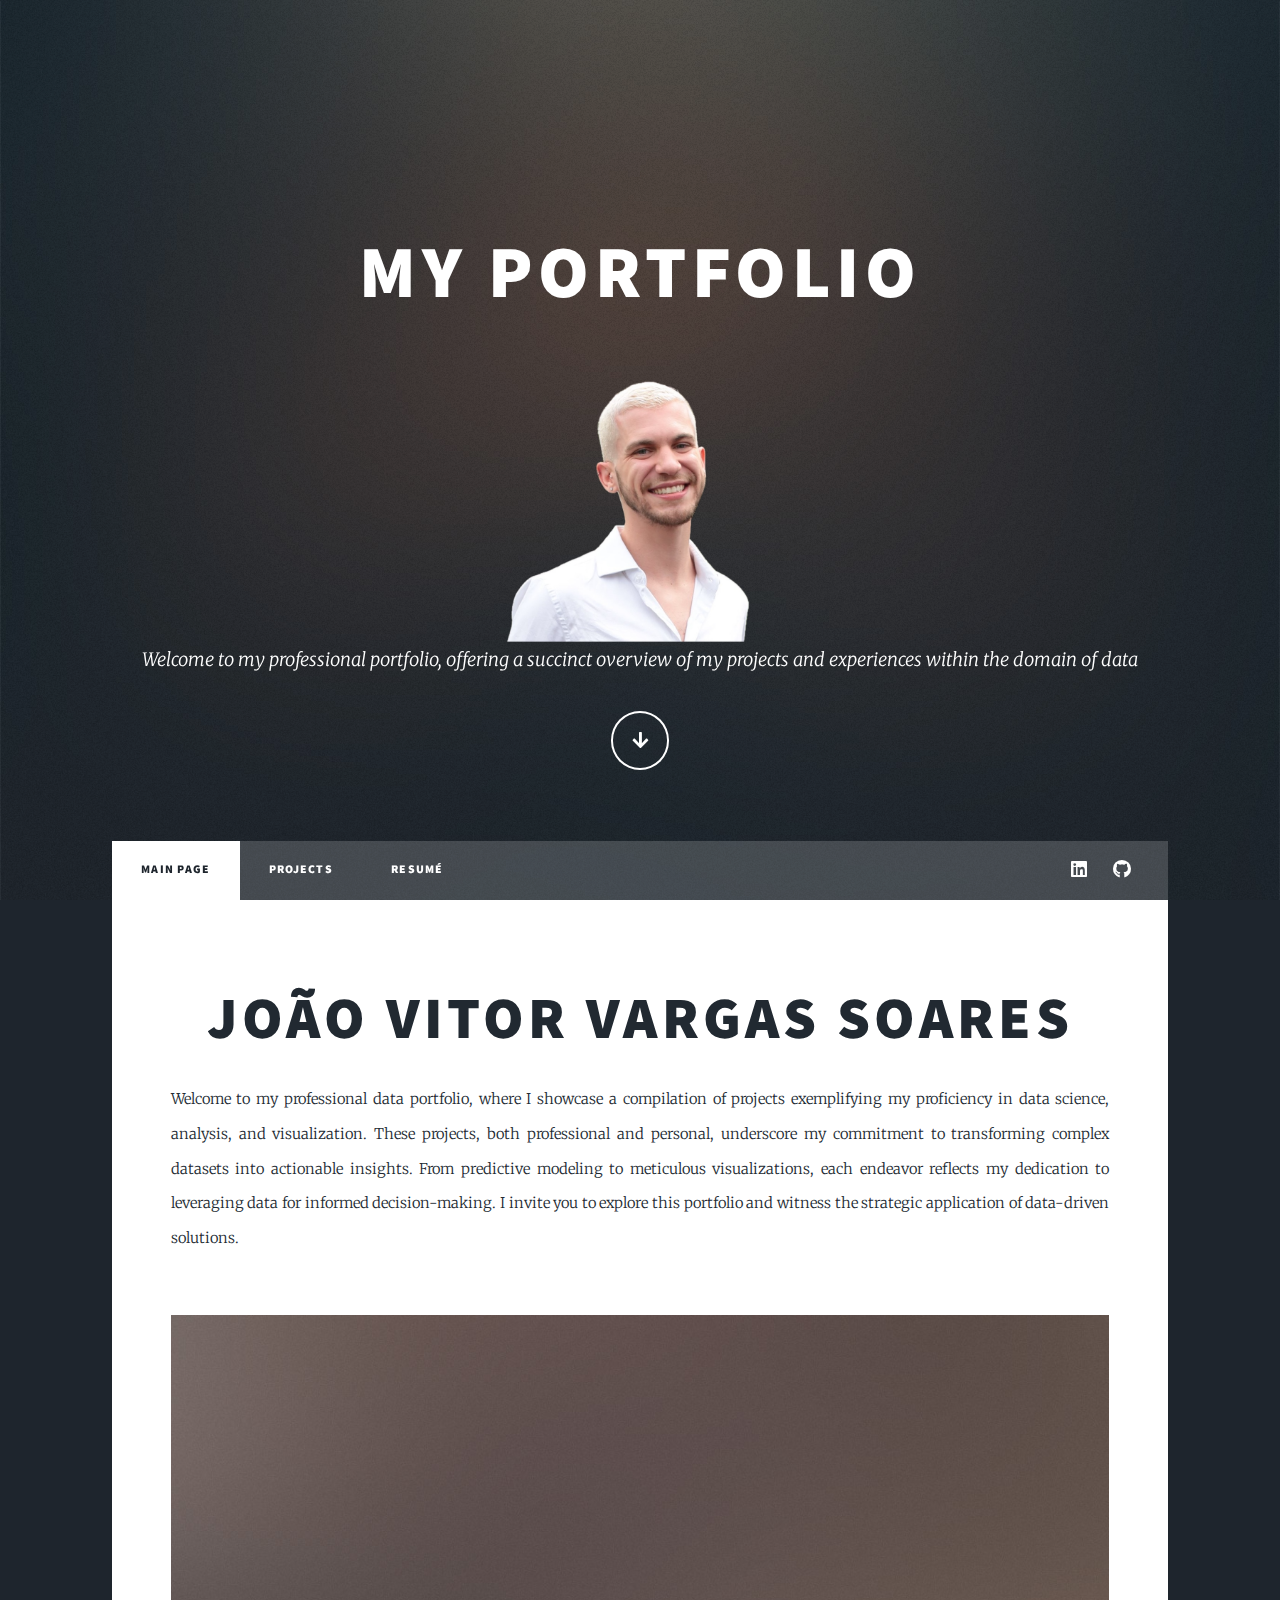
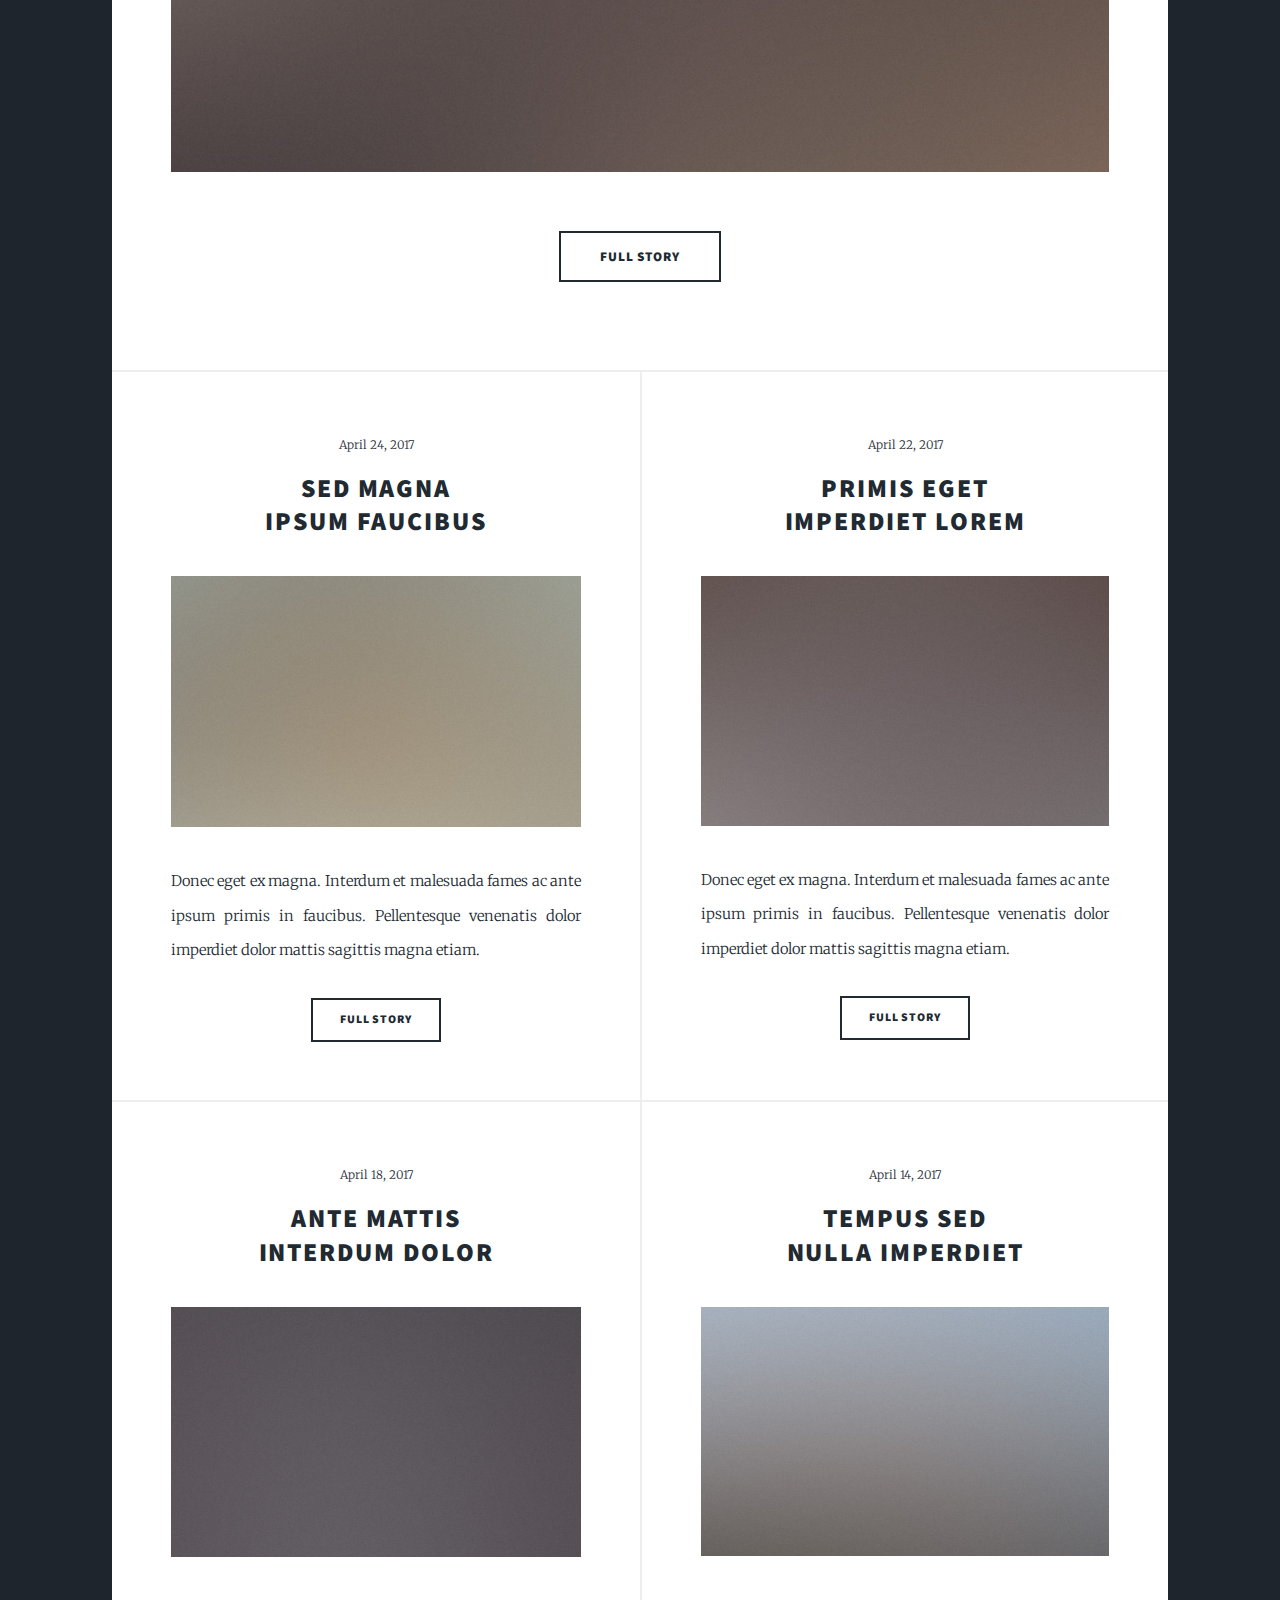
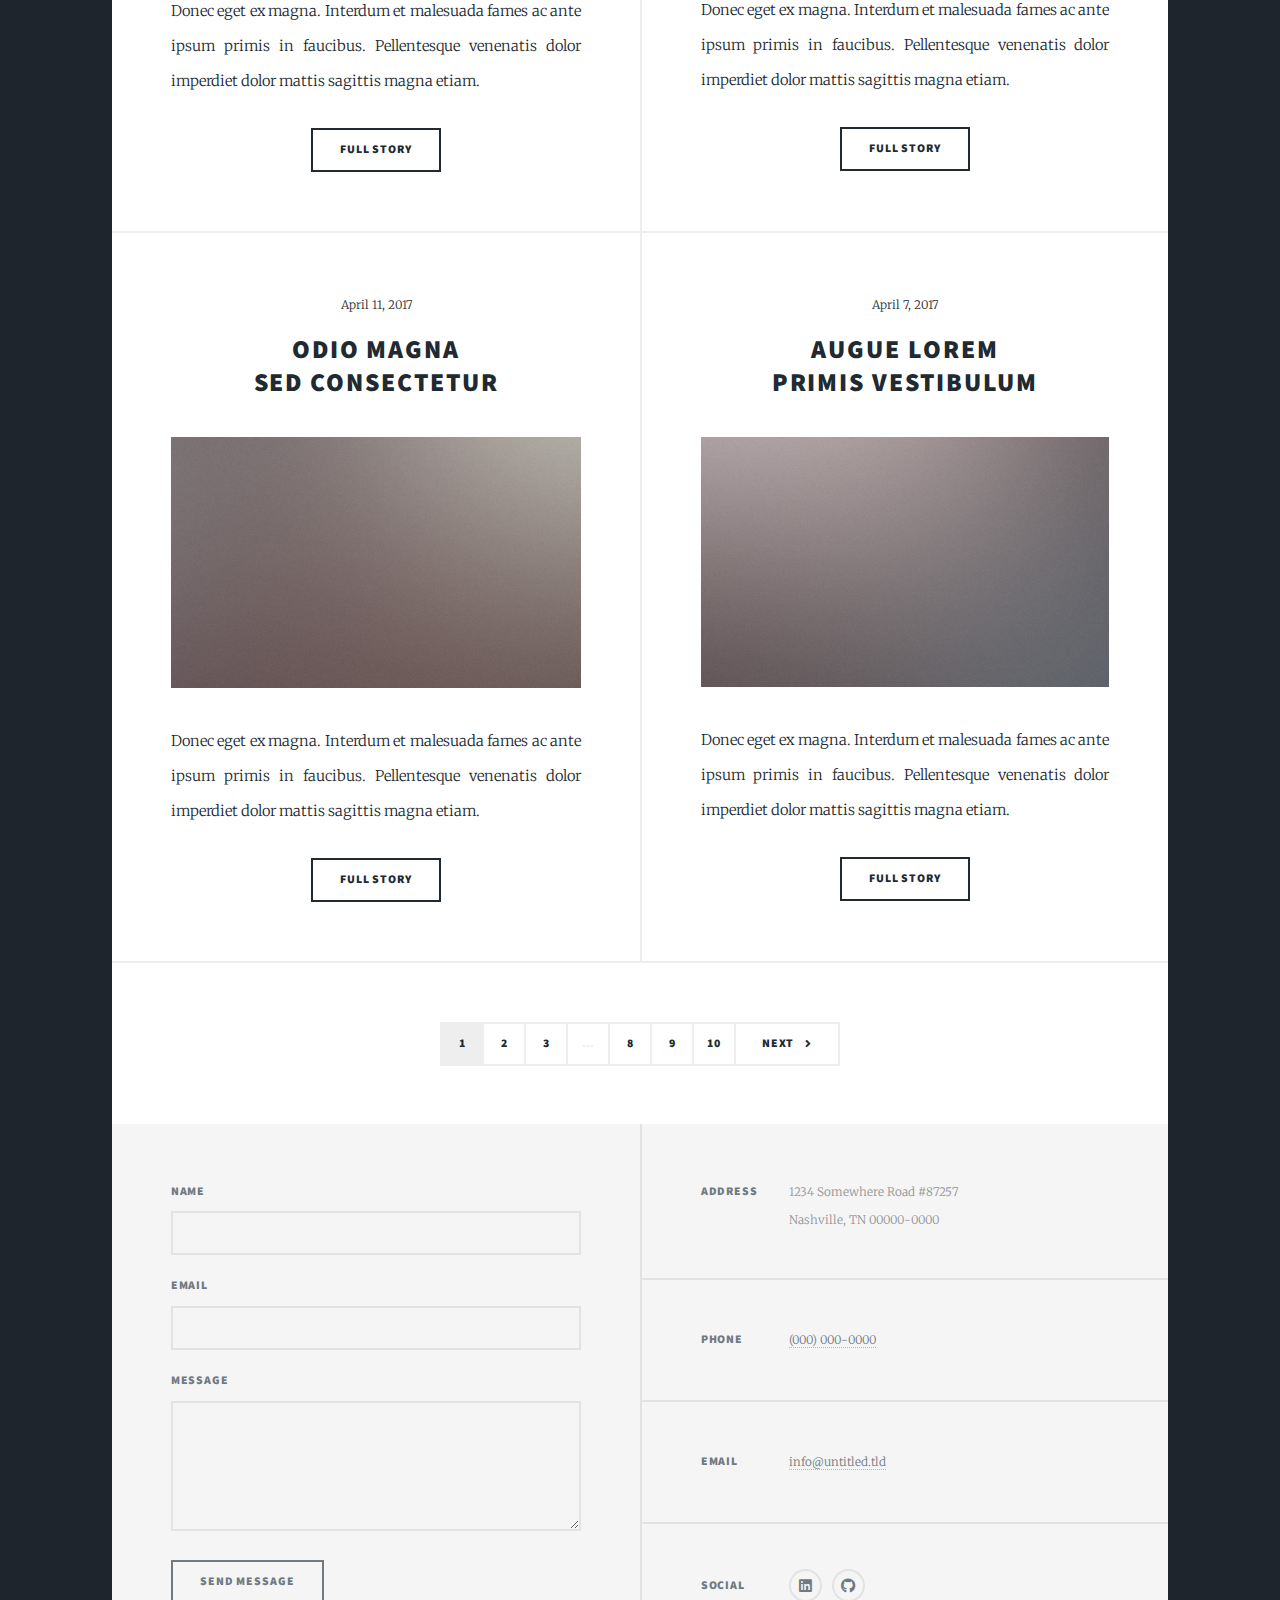
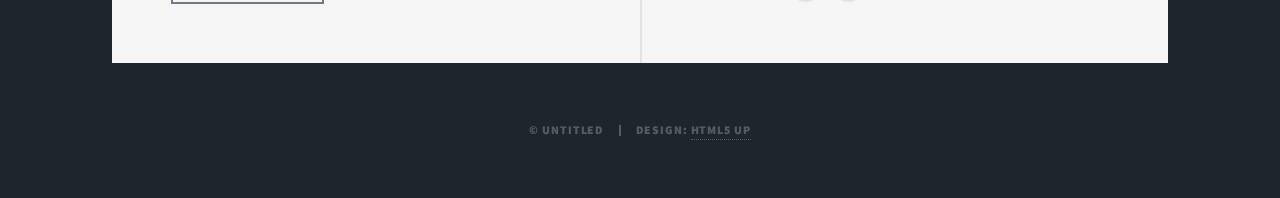
==== index.html @ 27ffd99c "Profile picture added" ====
<!DOCTYPE HTML>
<html>
	<head>
		<title>Portfolio</title>
		<meta charset="utf-8" />
		<meta name="viewport" content="width=device-width, initial-scale=1, user-scalable=no" />
		<link rel="stylesheet" href="assets/css/main.css" />
		<noscript><link rel="stylesheet" href="assets/css/noscript.css" /></noscript>
	</head>
	<body class="is-preload">

		<!-- Wrapper -->
			<div id="wrapper" class="fade-in">

				<!-- Intro -->
					<div id="intro">
						<h1>My Portfolio</h1>
						<a href="#main" class="image profile intro"><img src="images/profile-picture.png" alt="" width="300"></a>
						<p>Welcome to my professional portfolio, offering a succinct overview of my projects and experiences within the domain of data</p>
						<ul class="actions">
							<li><a href="#header" class="button icon solid solo fa-arrow-down scrolly">Continue</a></li>
						</ul>
					</div>

				<!-- Header -->
					<header id="header">
						<a href="index.html" class="logo">Massively</a>
					</header>

				<!-- Nav -->
					<nav id="nav">
						<ul class="links">
							<li class="active"><a href="index.html">Main Page</a></li>
							<li><a href="generic.html">Projects</a></li>
							<li><a href="elements.html">Resumé</a></li>
						</ul>
						<ul class="icons">
							<li><a href="https://www.linkedin.com/in/joaovargass/" class="icon brands fa-linkedin"><span class="label">LinkedIn</span></a></li>
							<li><a href="https://github.com/joaovargass" class="icon brands fa-github"><span class="label">GitHub</span></a></li>
						</ul>
					</nav>

				<!-- Main -->
					<div id="main">

						<!-- Featured Post -->
							<article class="post featured">
								<header class="major">
									<h2><a href="#">João Vitor Vargas Soares</h2>
									<p>Welcome to my professional data portfolio, where I showcase a compilation of projects exemplifying
										 my proficiency in data science, analysis, and visualization. These projects, both professional and personal,
										  underscore my commitment to transforming complex datasets into actionable insights. From predictive modeling 
										  to meticulous visualizations, each endeavor reflects my dedication to leveraging data for informed decision-making.
										   I invite you to explore this portfolio and witness the strategic application of data-driven solutions.</p>
								</header>
								<a href="#" class="image main"><img src="images/pic01.jpg" alt="" /></a>
								<ul class="actions special">
									<li><a href="#" class="button large">Full Story</a></li>
								</ul>
							</article>

						<!-- Posts -->
							<section class="posts">
								<article>
									<header>
										<span class="date">April 24, 2017</span>
										<h2><a href="#">Sed magna<br />
										ipsum faucibus</a></h2>
									</header>
									<a href="#" class="image fit"><img src="images/pic02.jpg" alt="" /></a>
									<p>Donec eget ex magna. Interdum et malesuada fames ac ante ipsum primis in faucibus. Pellentesque venenatis dolor imperdiet dolor mattis sagittis magna etiam.</p>
									<ul class="actions special">
										<li><a href="#" class="button">Full Story</a></li>
									</ul>
								</article>
								<article>
									<header>
										<span class="date">April 22, 2017</span>
										<h2><a href="#">Primis eget<br />
										imperdiet lorem</a></h2>
									</header>
									<a href="#" class="image fit"><img src="images/pic03.jpg" alt="" /></a>
									<p>Donec eget ex magna. Interdum et malesuada fames ac ante ipsum primis in faucibus. Pellentesque venenatis dolor imperdiet dolor mattis sagittis magna etiam.</p>
									<ul class="actions special">
										<li><a href="#" class="button">Full Story</a></li>
									</ul>
								</article>
								<article>
									<header>
										<span class="date">April 18, 2017</span>
										<h2><a href="#">Ante mattis<br />
										interdum dolor</a></h2>
									</header>
									<a href="#" class="image fit"><img src="images/pic04.jpg" alt="" /></a>
									<p>Donec eget ex magna. Interdum et malesuada fames ac ante ipsum primis in faucibus. Pellentesque venenatis dolor imperdiet dolor mattis sagittis magna etiam.</p>
									<ul class="actions special">
										<li><a href="#" class="button">Full Story</a></li>
									</ul>
								</article>
								<article>
									<header>
										<span class="date">April 14, 2017</span>
										<h2><a href="#">Tempus sed<br />
										nulla imperdiet</a></h2>
									</header>
									<a href="#" class="image fit"><img src="images/pic05.jpg" alt="" /></a>
									<p>Donec eget ex magna. Interdum et malesuada fames ac ante ipsum primis in faucibus. Pellentesque venenatis dolor imperdiet dolor mattis sagittis magna etiam.</p>
									<ul class="actions special">
										<li><a href="#" class="button">Full Story</a></li>
									</ul>
								</article>
								<article>
									<header>
										<span class="date">April 11, 2017</span>
										<h2><a href="#">Odio magna<br />
										sed consectetur</a></h2>
									</header>
									<a href="#" class="image fit"><img src="images/pic06.jpg" alt="" /></a>
									<p>Donec eget ex magna. Interdum et malesuada fames ac ante ipsum primis in faucibus. Pellentesque venenatis dolor imperdiet dolor mattis sagittis magna etiam.</p>
									<ul class="actions special">
										<li><a href="#" class="button">Full Story</a></li>
									</ul>
								</article>
								<article>
									<header>
										<span class="date">April 7, 2017</span>
										<h2><a href="#">Augue lorem<br />
										primis vestibulum</a></h2>
									</header>
									<a href="#" class="image fit"><img src="images/pic07.jpg" alt="" /></a>
									<p>Donec eget ex magna. Interdum et malesuada fames ac ante ipsum primis in faucibus. Pellentesque venenatis dolor imperdiet dolor mattis sagittis magna etiam.</p>
									<ul class="actions special">
										<li><a href="#" class="button">Full Story</a></li>
									</ul>
								</article>
							</section>

						<!-- Footer -->
							<footer>
								<div class="pagination">
									<!--<a href="#" class="previous">Prev</a>-->
									<a href="#" class="page active">1</a>
									<a href="#" class="page">2</a>
									<a href="#" class="page">3</a>
									<span class="extra">&hellip;</span>
									<a href="#" class="page">8</a>
									<a href="#" class="page">9</a>
									<a href="#" class="page">10</a>
									<a href="#" class="next">Next</a>
								</div>
							</footer>

					</div>

				<!-- Footer -->
					<footer id="footer">
						<section>
							<form method="post" action="#">
								<div class="fields">
									<div class="field">
										<label for="name">Name</label>
										<input type="text" name="name" id="name" />
									</div>
									<div class="field">
										<label for="email">Email</label>
										<input type="text" name="email" id="email" />
									</div>
									<div class="field">
										<label for="message">Message</label>
										<textarea name="message" id="message" rows="3"></textarea>
									</div>
								</div>
								<ul class="actions">
									<li><input type="submit" value="Send Message" /></li>
								</ul>
							</form>
						</section>
						<section class="split contact">
							<section class="alt">
								<h3>Address</h3>
								<p>1234 Somewhere Road #87257<br />
								Nashville, TN 00000-0000</p>
							</section>
							<section>
								<h3>Phone</h3>
								<p><a href="#">(000) 000-0000</a></p>
							</section>
							<section>
								<h3>Email</h3>
								<p><a href="#">info@untitled.tld</a></p>
							</section>
							<section>
								<h3>Social</h3>
								<ul class="icons alt">
									<li><a href="https://www.linkedin.com/in/joaovargass/" class="icon brands fa-linkedin"><span class="label">LinkedIn</span></a></li>
									<li><a href="https://github.com/joaovargass" class="icon brands fa-github"><span class="label">GitHub</span></a></li>
								</ul>
							</section>
						</section>
					</footer>

				<!-- Copyright -->
					<div id="copyright">
						<ul><li>&copy; Untitled</li><li>Design: <a href="https://html5up.net">HTML5 UP</a></li></ul>
					</div>

			</div>

		<!-- Scripts -->
			<script src="assets/js/jquery.min.js"></script>
			<script src="assets/js/jquery.scrollex.min.js"></script>
			<script src="assets/js/jquery.scrolly.min.js"></script>
			<script src="assets/js/browser.min.js"></script>
			<script src="assets/js/breakpoints.min.js"></script>
			<script src="assets/js/util.js"></script>
			<script src="assets/js/main.js"></script>

	</body>
</html>
---- assets/css/main.css ----
@import url(fontawesome-all.min.css);
@import url("https://fonts.googleapis.com/css?family=Merriweather:300,700,300italic,700italic|Source+Sans+Pro:900");

/*
	Massively by HTML5 UP
	html5up.net | @ajlkn
	Free for personal and commercial use under the CCA 3.0 license (html5up.net/license)
*/

html, body, div, span, applet, object,
iframe, h1, h2, h3, h4, h5, h6, p, blockquote,
pre, a, abbr, acronym, address, big, cite,
code, del, dfn, em, img, ins, kbd, q, s, samp,
small, strike, strong, sub, sup, tt, var, b,
u, i, center, dl, dt, dd, ol, ul, li, fieldset,
form, label, legend, table, caption, tbody,
tfoot, thead, tr, th, td, article, aside,
canvas, details, embed, figure, figcaption,
footer, header, hgroup, menu, nav, output, ruby,
section, summary, time, mark, audio, video {
	margin: 0;
	padding: 0;
	border: 0;
	font-size: 100%;
	font: inherit;
	vertical-align: baseline;}

article, aside, details, figcaption, figure,
footer, header, hgroup, menu, nav, section {
	display: block;}

body {
	line-height: 1;
}

ol, ul {
	list-style: none;
}

blockquote, q {
	quotes: none;
}

	blockquote:before, blockquote:after, q:before, q:after {
		content: '';
		content: none;
	}

table {
	border-collapse: collapse;
	border-spacing: 0;
}

body {
	-webkit-text-size-adjust: none;
}

mark {
	background-color: transparent;
	color: inherit;
}

input::-moz-focus-inner {
	border: 0;
	padding: 0;
}

input, select, textarea {
	-moz-appearance: none;
	-webkit-appearance: none;
	-ms-appearance: none;
	appearance: none;
}

/* Basic */

	@-ms-viewport {
		width: device-width;
	}

	body {
		-ms-overflow-style: scrollbar;
	}

	@media screen and (max-width: 480px) {

		html, body {
			min-width: 320px;
		}

	}

	html {
		box-sizing: border-box;
	}

	*, *:before, *:after {
		box-sizing: inherit;
	}

	body {
		background-color: #1e252d;
	}

		body.is-preload *, body.is-preload *:before, body.is-preload *:after {
			-moz-animation: none !important;
			-webkit-animation: none !important;
			-ms-animation: none !important;
			animation: none !important;
			-moz-transition: none !important;
			-webkit-transition: none !important;
			-ms-transition: none !important;
			transition: none !important;
		}

/* Type */

	html {
		font-size: 16pt;
	}

		@media screen and (max-width: 1680px) {

			html {
				font-size: 12pt;
			}

		}

		@media screen and (max-width: 1280px) {

			html {
				font-size: 11pt;
			}

		}

		@media screen and (max-width: 360px) {

			html {
				font-size: 10pt;
			}

		}

	body {
		color: #212931;
	}

	body, input, select, textarea {
		font-family: "Merriweather", Georgia, serif;
		font-weight: 300;
		font-size: 1rem;
		line-height: 2.375;
	}

	a {
		-moz-transition: color 0.2s ease-in-out, background-color 0.2s ease-in-out, border-color 0.2s ease-in-out, box-shadow 0.2s ease-in-out;
		-webkit-transition: color 0.2s ease-in-out, background-color 0.2s ease-in-out, border-color 0.2s ease-in-out, box-shadow 0.2s ease-in-out;
		-ms-transition: color 0.2s ease-in-out, background-color 0.2s ease-in-out, border-color 0.2s ease-in-out, box-shadow 0.2s ease-in-out;
		transition: color 0.2s ease-in-out, background-color 0.2s ease-in-out, border-color 0.2s ease-in-out, box-shadow 0.2s ease-in-out;
		border-bottom: dotted 1px;
		text-decoration: none;
	}

		a:hover {
			border-bottom-color: transparent;
		}

	strong, b {
		font-weight: 600;
	}

	em, i {
		font-style: italic;
	}

	p {
		text-align: justify;
		margin: 0 0 2rem 0;
	}

	h1, h2, h3, h4, h5, h6 {
		font-family: "Source Sans Pro", Helvetica, sans-serif;
		font-weight: 900;
		line-height: 1.5;
		letter-spacing: 0.075em;
		text-transform: uppercase;
		margin: 0 0 1rem 0;
	}

		h1 a, h2 a, h3 a, h4 a, h5 a, h6 a {
			border-bottom: 0;
			color: inherit;
			text-decoration: none;
		}

	h1 {
		font-size: 4rem;
		line-height: 1.1;
		margin: 0 0 2rem 0;
	}

	h2 {
		font-size: 1.75rem;
		line-height: 1.3;
		margin: 0 0 1.5rem 0;
	}

	h3 {
		font-size: 1.25rem;
		margin: 0 0 1.5rem 0;
	}

	h4 {
		font-size: 1rem;
	}

	h5 {
		font-size: 0.9rem;
	}

	h6 {
		font-size: 0.8rem;
	}

	sub {
		font-size: 0.8rem;
		position: relative;
		top: 0.5rem;
	}

	sup {
		font-size: 0.8rem;
		position: relative;
		top: -0.5rem;
	}

	blockquote {
		border-left: solid 4px;
		font-style: italic;
		margin: 0 0 2rem 0;
		padding: 0.5rem 0 0.5rem 2rem;
	}

	code {
		border: solid 2px;
		font-family: "Courier New", monospace;
		font-size: 0.9rem;
		margin: 0 0.25rem;
		padding: 0.25rem 0.65rem;
	}

	pre {
		-webkit-overflow-scrolling: touch;
		font-family: "Courier New", monospace;
		font-size: 0.9rem;
		margin: 0 0 2rem 0;
	}

		pre code {
			display: block;
			line-height: 1.75;
			padding: 1rem 1.5rem;
			overflow-x: auto;
		}

	hr {
		border: 0;
		border-bottom: solid 2px;
		margin: 3rem 0;
	}

		hr.major {
			margin: 5rem 0;
		}

	.align-left {
		text-align: left;
	}

	.align-center {
		text-align: center;
	}

	.align-right {
		text-align: right;
	}

	input, select, textarea {
		color: #212931;
	}

	a {
		color: #212931;
		border-bottom-color: rgba(33, 41, 49, 0.5);
	}

		a:hover {
			border-bottom-color: transparent;
			color: #18bfef !important;
		}

	strong, b {
		color: #212931;
	}

	h1, h2, h3, h4, h5, h6 {
		color: #212931;
	}

	blockquote {
		border-left-color: #eeeeee;
	}

	code {
		background: rgba(220, 220, 220, 0.25);
		border-color: #eeeeee;
	}

	hr {
		border-bottom-color: #eeeeee;
	}

/* Row */

	.row {
		display: flex;
		flex-wrap: wrap;
		box-sizing: border-box;
		align-items: stretch;
	}

		.row > * {
			box-sizing: border-box;
		}

		.row.gtr-uniform > * > :last-child {
			margin-bottom: 0;
		}

		.row.aln-left {
			justify-content: flex-start;
		}

		.row.aln-center {
			justify-content: center;
		}

		.row.aln-right {
			justify-content: flex-end;
		}

		.row.aln-top {
			align-items: flex-start;
		}

		.row.aln-middle {
			align-items: center;
		}

		.row.aln-bottom {
			align-items: flex-end;
		}

		.row > .imp {
			order: -1;
		}

		.row > .col-1 {
			width: 8.33333%;
		}

		.row > .off-1 {
			margin-left: 8.33333%;
		}

		.row > .col-2 {
			width: 16.66667%;
		}

		.row > .off-2 {
			margin-left: 16.66667%;
		}

		.row > .col-3 {
			width: 25%;
		}

		.row > .off-3 {
			margin-left: 25%;
		}

		.row > .col-4 {
			width: 33.33333%;
		}

		.row > .off-4 {
			margin-left: 33.33333%;
		}

		.row > .col-5 {
			width: 41.66667%;
		}

		.row > .off-5 {
			margin-left: 41.66667%;
		}

		.row > .col-6 {
			width: 50%;
		}

		.row > .off-6 {
			margin-left: 50%;
		}

		.row > .col-7 {
			width: 58.33333%;
		}

		.row > .off-7 {
			margin-left: 58.33333%;
		}

		.row > .col-8 {
			width: 66.66667%;
		}

		.row > .off-8 {
			margin-left: 66.66667%;
		}

		.row > .col-9 {
			width: 75%;
		}

		.row > .off-9 {
			margin-left: 75%;
		}

		.row > .col-10 {
			width: 83.33333%;
		}

		.row > .off-10 {
			margin-left: 83.33333%;
		}

		.row > .col-11 {
			width: 91.66667%;
		}

		.row > .off-11 {
			margin-left: 91.66667%;
		}

		.row > .col-12 {
			width: 100%;
		}

		.row > .off-12 {
			margin-left: 100%;
		}

		.row.gtr-0 {
			margin-top: 0;
			margin-left: 0rem;
		}

			.row.gtr-0 > * {
				padding: 0 0 0 0rem;
			}

			.row.gtr-0.gtr-uniform {
				margin-top: 0rem;
			}

				.row.gtr-0.gtr-uniform > * {
					padding-top: 0rem;
				}

		.row.gtr-25 {
			margin-top: 0;
			margin-left: -0.375rem;
		}

			.row.gtr-25 > * {
				padding: 0 0 0 0.375rem;
			}

			.row.gtr-25.gtr-uniform {
				margin-top: -0.375rem;
			}

				.row.gtr-25.gtr-uniform > * {
					padding-top: 0.375rem;
				}

		.row.gtr-50 {
			margin-top: 0;
			margin-left: -0.75rem;
		}

			.row.gtr-50 > * {
				padding: 0 0 0 0.75rem;
			}

			.row.gtr-50.gtr-uniform {
				margin-top: -0.75rem;
			}

				.row.gtr-50.gtr-uniform > * {
					padding-top: 0.75rem;
				}

		.row {
			margin-top: 0;
			margin-left: -1.5rem;
		}

			.row > * {
				padding: 0 0 0 1.5rem;
			}

			.row.gtr-uniform {
				margin-top: -1.5rem;
			}

				.row.gtr-uniform > * {
					padding-top: 1.5rem;
				}

		.row.gtr-150 {
			margin-top: 0;
			margin-left: -2.25rem;
		}

			.row.gtr-150 > * {
				padding: 0 0 0 2.25rem;
			}

			.row.gtr-150.gtr-uniform {
				margin-top: -2.25rem;
			}

				.row.gtr-150.gtr-uniform > * {
					padding-top: 2.25rem;
				}

		.row.gtr-200 {
			margin-top: 0;
			margin-left: -3rem;
		}

			.row.gtr-200 > * {
				padding: 0 0 0 3rem;
			}

			.row.gtr-200.gtr-uniform {
				margin-top: -3rem;
			}

				.row.gtr-200.gtr-uniform > * {
					padding-top: 3rem;
				}

		@media screen and (max-width: 1680px) {

			.row {
				display: flex;
				flex-wrap: wrap;
				box-sizing: border-box;
				align-items: stretch;
			}

				.row > * {
					box-sizing: border-box;
				}

				.row.gtr-uniform > * > :last-child {
					margin-bottom: 0;
				}

				.row.aln-left {
					justify-content: flex-start;
				}

				.row.aln-center {
					justify-content: center;
				}

				.row.aln-right {
					justify-content: flex-end;
				}

				.row.aln-top {
					align-items: flex-start;
				}

				.row.aln-middle {
					align-items: center;
				}

				.row.aln-bottom {
					align-items: flex-end;
				}

				.row > .imp-xlarge {
					order: -1;
				}

				.row > .col-1-xlarge {
					width: 8.33333%;
				}

				.row > .off-1-xlarge {
					margin-left: 8.33333%;
				}

				.row > .col-2-xlarge {
					width: 16.66667%;
				}

				.row > .off-2-xlarge {
					margin-left: 16.66667%;
				}

				.row > .col-3-xlarge {
					width: 25%;
				}

				.row > .off-3-xlarge {
					margin-left: 25%;
				}

				.row > .col-4-xlarge {
					width: 33.33333%;
				}

				.row > .off-4-xlarge {
					margin-left: 33.33333%;
				}

				.row > .col-5-xlarge {
					width: 41.66667%;
				}

				.row > .off-5-xlarge {
					margin-left: 41.66667%;
				}

				.row > .col-6-xlarge {
					width: 50%;
				}

				.row > .off-6-xlarge {
					margin-left: 50%;
				}

				.row > .col-7-xlarge {
					width: 58.33333%;
				}

				.row > .off-7-xlarge {
					margin-left: 58.33333%;
				}

				.row > .col-8-xlarge {
					width: 66.66667%;
				}

				.row > .off-8-xlarge {
					margin-left: 66.66667%;
				}

				.row > .col-9-xlarge {
					width: 75%;
				}

				.row > .off-9-xlarge {
					margin-left: 75%;
				}

				.row > .col-10-xlarge {
					width: 83.33333%;
				}

				.row > .off-10-xlarge {
					margin-left: 83.33333%;
				}

				.row > .col-11-xlarge {
					width: 91.66667%;
				}

				.row > .off-11-xlarge {
					margin-left: 91.66667%;
				}

				.row > .col-12-xlarge {
					width: 100%;
				}

				.row > .off-12-xlarge {
					margin-left: 100%;
				}

				.row.gtr-0 {
					margin-top: 0;
					margin-left: 0rem;
				}

					.row.gtr-0 > * {
						padding: 0 0 0 0rem;
					}

					.row.gtr-0.gtr-uniform {
						margin-top: 0rem;
					}

						.row.gtr-0.gtr-uniform > * {
							padding-top: 0rem;
						}

				.row.gtr-25 {
					margin-top: 0;
					margin-left: -0.375rem;
				}

					.row.gtr-25 > * {
						padding: 0 0 0 0.375rem;
					}

					.row.gtr-25.gtr-uniform {
						margin-top: -0.375rem;
					}

						.row.gtr-25.gtr-uniform > * {
							padding-top: 0.375rem;
						}

				.row.gtr-50 {
					margin-top: 0;
					margin-left: -0.75rem;
				}

					.row.gtr-50 > * {
						padding: 0 0 0 0.75rem;
					}

					.row.gtr-50.gtr-uniform {
						margin-top: -0.75rem;
					}

						.row.gtr-50.gtr-uniform > * {
							padding-top: 0.75rem;
						}

				.row {
					margin-top: 0;
					margin-left: -1.5rem;
				}

					.row > * {
						padding: 0 0 0 1.5rem;
					}

					.row.gtr-uniform {
						margin-top: -1.5rem;
					}

						.row.gtr-uniform > * {
							padding-top: 1.5rem;
						}

				.row.gtr-150 {
					margin-top: 0;
					margin-left: -2.25rem;
				}

					.row.gtr-150 > * {
						padding: 0 0 0 2.25rem;
					}

					.row.gtr-150.gtr-uniform {
						margin-top: -2.25rem;
					}

						.row.gtr-150.gtr-uniform > * {
							padding-top: 2.25rem;
						}

				.row.gtr-200 {
					margin-top: 0;
					margin-left: -3rem;
				}

					.row.gtr-200 > * {
						padding: 0 0 0 3rem;
					}

					.row.gtr-200.gtr-uniform {
						margin-top: -3rem;
					}

						.row.gtr-200.gtr-uniform > * {
							padding-top: 3rem;
						}

		}

		@media screen and (max-width: 1280px) {

			.row {
				display: flex;
				flex-wrap: wrap;
				box-sizing: border-box;
				align-items: stretch;
			}

				.row > * {
					box-sizing: border-box;
				}

				.row.gtr-uniform > * > :last-child {
					margin-bottom: 0;
				}

				.row.aln-left {
					justify-content: flex-start;
				}

				.row.aln-center {
					justify-content: center;
				}

				.row.aln-right {
					justify-content: flex-end;
				}

				.row.aln-top {
					align-items: flex-start;
				}

				.row.aln-middle {
					align-items: center;
				}

				.row.aln-bottom {
					align-items: flex-end;
				}

				.row > .imp-large {
					order: -1;
				}

				.row > .col-1-large {
					width: 8.33333%;
				}

				.row > .off-1-large {
					margin-left: 8.33333%;
				}

				.row > .col-2-large {
					width: 16.66667%;
				}

				.row > .off-2-large {
					margin-left: 16.66667%;
				}

				.row > .col-3-large {
					width: 25%;
				}

				.row > .off-3-large {
					margin-left: 25%;
				}

				.row > .col-4-large {
					width: 33.33333%;
				}

				.row > .off-4-large {
					margin-left: 33.33333%;
				}

				.row > .col-5-large {
					width: 41.66667%;
				}

				.row > .off-5-large {
					margin-left: 41.66667%;
				}

				.row > .col-6-large {
					width: 50%;
				}

				.row > .off-6-large {
					margin-left: 50%;
				}

				.row > .col-7-large {
					width: 58.33333%;
				}

				.row > .off-7-large {
					margin-left: 58.33333%;
				}

				.row > .col-8-large {
					width: 66.66667%;
				}

				.row > .off-8-large {
					margin-left: 66.66667%;
				}

				.row > .col-9-large {
					width: 75%;
				}

				.row > .off-9-large {
					margin-left: 75%;
				}

				.row > .col-10-large {
					width: 83.33333%;
				}

				.row > .off-10-large {
					margin-left: 83.33333%;
				}

				.row > .col-11-large {
					width: 91.66667%;
				}

				.row > .off-11-large {
					margin-left: 91.66667%;
				}

				.row > .col-12-large {
					width: 100%;
				}

				.row > .off-12-large {
					margin-left: 100%;
				}

				.row.gtr-0 {
					margin-top: 0;
					margin-left: 0rem;
				}

					.row.gtr-0 > * {
						padding: 0 0 0 0rem;
					}

					.row.gtr-0.gtr-uniform {
						margin-top: 0rem;
					}

						.row.gtr-0.gtr-uniform > * {
							padding-top: 0rem;
						}

				.row.gtr-25 {
					margin-top: 0;
					margin-left: -0.375rem;
				}

					.row.gtr-25 > * {
						padding: 0 0 0 0.375rem;
					}

					.row.gtr-25.gtr-uniform {
						margin-top: -0.375rem;
					}

						.row.gtr-25.gtr-uniform > * {
							padding-top: 0.375rem;
						}

				.row.gtr-50 {
					margin-top: 0;
					margin-left: -0.75rem;
				}

					.row.gtr-50 > * {
						padding: 0 0 0 0.75rem;
					}

					.row.gtr-50.gtr-uniform {
						margin-top: -0.75rem;
					}

						.row.gtr-50.gtr-uniform > * {
							padding-top: 0.75rem;
						}

				.row {
					margin-top: 0;
					margin-left: -1.5rem;
				}

					.row > * {
						padding: 0 0 0 1.5rem;
					}

					.row.gtr-uniform {
						margin-top: -1.5rem;
					}

						.row.gtr-uniform > * {
							padding-top: 1.5rem;
						}

				.row.gtr-150 {
					margin-top: 0;
					margin-left: -2.25rem;
				}

					.row.gtr-150 > * {
						padding: 0 0 0 2.25rem;
					}

					.row.gtr-150.gtr-uniform {
						margin-top: -2.25rem;
					}

						.row.gtr-150.gtr-uniform > * {
							padding-top: 2.25rem;
						}

				.row.gtr-200 {
					margin-top: 0;
					margin-left: -3rem;
				}

					.row.gtr-200 > * {
						padding: 0 0 0 3rem;
					}

					.row.gtr-200.gtr-uniform {
						margin-top: -3rem;
					}

						.row.gtr-200.gtr-uniform > * {
							padding-top: 3rem;
						}

		}

		@media screen and (max-width: 980px) {

			.row {
				display: flex;
				flex-wrap: wrap;
				box-sizing: border-box;
				align-items: stretch;
			}

				.row > * {
					box-sizing: border-box;
				}

				.row.gtr-uniform > * > :last-child {
					margin-bottom: 0;
				}

				.row.aln-left {
					justify-content: flex-start;
				}

				.row.aln-center {
					justify-content: center;
				}

				.row.aln-right {
					justify-content: flex-end;
				}

				.row.aln-top {
					align-items: flex-start;
				}

				.row.aln-middle {
					align-items: center;
				}

				.row.aln-bottom {
					align-items: flex-end;
				}

				.row > .imp-medium {
					order: -1;
				}

				.row > .col-1-medium {
					width: 8.33333%;
				}

				.row > .off-1-medium {
					margin-left: 8.33333%;
				}

				.row > .col-2-medium {
					width: 16.66667%;
				}

				.row > .off-2-medium {
					margin-left: 16.66667%;
				}

				.row > .col-3-medium {
					width: 25%;
				}

				.row > .off-3-medium {
					margin-left: 25%;
				}

				.row > .col-4-medium {
					width: 33.33333%;
				}

				.row > .off-4-medium {
					margin-left: 33.33333%;
				}

				.row > .col-5-medium {
					width: 41.66667%;
				}

				.row > .off-5-medium {
					margin-left: 41.66667%;
				}

				.row > .col-6-medium {
					width: 50%;
				}

				.row > .off-6-medium {
					margin-left: 50%;
				}

				.row > .col-7-medium {
					width: 58.33333%;
				}

				.row > .off-7-medium {
					margin-left: 58.33333%;
				}

				.row > .col-8-medium {
					width: 66.66667%;
				}

				.row > .off-8-medium {
					margin-left: 66.66667%;
				}

				.row > .col-9-medium {
					width: 75%;
				}

				.row > .off-9-medium {
					margin-left: 75%;
				}

				.row > .col-10-medium {
					width: 83.33333%;
				}

				.row > .off-10-medium {
					margin-left: 83.33333%;
				}

				.row > .col-11-medium {
					width: 91.66667%;
				}

				.row > .off-11-medium {
					margin-left: 91.66667%;
				}

				.row > .col-12-medium {
					width: 100%;
				}

				.row > .off-12-medium {
					margin-left: 100%;
				}

				.row.gtr-0 {
					margin-top: 0;
					margin-left: 0rem;
				}

					.row.gtr-0 > * {
						padding: 0 0 0 0rem;
					}

					.row.gtr-0.gtr-uniform {
						margin-top: 0rem;
					}

						.row.gtr-0.gtr-uniform > * {
							padding-top: 0rem;
						}

				.row.gtr-25 {
					margin-top: 0;
					margin-left: -0.375rem;
				}

					.row.gtr-25 > * {
						padding: 0 0 0 0.375rem;
					}

					.row.gtr-25.gtr-uniform {
						margin-top: -0.375rem;
					}

						.row.gtr-25.gtr-uniform > * {
							padding-top: 0.375rem;
						}

				.row.gtr-50 {
					margin-top: 0;
					margin-left: -0.75rem;
				}

					.row.gtr-50 > * {
						padding: 0 0 0 0.75rem;
					}

					.row.gtr-50.gtr-uniform {
						margin-top: -0.75rem;
					}

						.row.gtr-50.gtr-uniform > * {
							padding-top: 0.75rem;
						}

				.row {
					margin-top: 0;
					margin-left: -1.5rem;
				}

					.row > * {
						padding: 0 0 0 1.5rem;
					}

					.row.gtr-uniform {
						margin-top: -1.5rem;
					}

						.row.gtr-uniform > * {
							padding-top: 1.5rem;
						}

				.row.gtr-150 {
					margin-top: 0;
					margin-left: -2.25rem;
				}

					.row.gtr-150 > * {
						padding: 0 0 0 2.25rem;
					}

					.row.gtr-150.gtr-uniform {
						margin-top: -2.25rem;
					}

						.row.gtr-150.gtr-uniform > * {
							padding-top: 2.25rem;
						}

				.row.gtr-200 {
					margin-top: 0;
					margin-left: -3rem;
				}

					.row.gtr-200 > * {
						padding: 0 0 0 3rem;
					}

					.row.gtr-200.gtr-uniform {
						margin-top: -3rem;
					}

						.row.gtr-200.gtr-uniform > * {
							padding-top: 3rem;
						}

		}

		@media screen and (max-width: 736px) {

			.row {
				display: flex;
				flex-wrap: wrap;
				box-sizing: border-box;
				align-items: stretch;
			}

				.row > * {
					box-sizing: border-box;
				}

				.row.gtr-uniform > * > :last-child {
					margin-bottom: 0;
				}

				.row.aln-left {
					justify-content: flex-start;
				}

				.row.aln-center {
					justify-content: center;
				}

				.row.aln-right {
					justify-content: flex-end;
				}

				.row.aln-top {
					align-items: flex-start;
				}

				.row.aln-middle {
					align-items: center;
				}

				.row.aln-bottom {
					align-items: flex-end;
				}

				.row > .imp-small {
					order: -1;
				}

				.row > .col-1-small {
					width: 8.33333%;
				}

				.row > .off-1-small {
					margin-left: 8.33333%;
				}

				.row > .col-2-small {
					width: 16.66667%;
				}

				.row > .off-2-small {
					margin-left: 16.66667%;
				}

				.row > .col-3-small {
					width: 25%;
				}

				.row > .off-3-small {
					margin-left: 25%;
				}

				.row > .col-4-small {
					width: 33.33333%;
				}

				.row > .off-4-small {
					margin-left: 33.33333%;
				}

				.row > .col-5-small {
					width: 41.66667%;
				}

				.row > .off-5-small {
					margin-left: 41.66667%;
				}

				.row > .col-6-small {
					width: 50%;
				}

				.row > .off-6-small {
					margin-left: 50%;
				}

				.row > .col-7-small {
					width: 58.33333%;
				}

				.row > .off-7-small {
					margin-left: 58.33333%;
				}

				.row > .col-8-small {
					width: 66.66667%;
				}

				.row > .off-8-small {
					margin-left: 66.66667%;
				}

				.row > .col-9-small {
					width: 75%;
				}

				.row > .off-9-small {
					margin-left: 75%;
				}

				.row > .col-10-small {
					width: 83.33333%;
				}

				.row > .off-10-small {
					margin-left: 83.33333%;
				}

				.row > .col-11-small {
					width: 91.66667%;
				}

				.row > .off-11-small {
					margin-left: 91.66667%;
				}

				.row > .col-12-small {
					width: 100%;
				}

				.row > .off-12-small {
					margin-left: 100%;
				}

				.row.gtr-0 {
					margin-top: 0;
					margin-left: 0rem;
				}

					.row.gtr-0 > * {
						padding: 0 0 0 0rem;
					}

					.row.gtr-0.gtr-uniform {
						margin-top: 0rem;
					}

						.row.gtr-0.gtr-uniform > * {
							padding-top: 0rem;
						}

				.row.gtr-25 {
					margin-top: 0;
					margin-left: -0.375rem;
				}

					.row.gtr-25 > * {
						padding: 0 0 0 0.375rem;
					}

					.row.gtr-25.gtr-uniform {
						margin-top: -0.375rem;
					}

						.row.gtr-25.gtr-uniform > * {
							padding-top: 0.375rem;
						}

				.row.gtr-50 {
					margin-top: 0;
					margin-left: -0.75rem;
				}

					.row.gtr-50 > * {
						padding: 0 0 0 0.75rem;
					}

					.row.gtr-50.gtr-uniform {
						margin-top: -0.75rem;
					}

						.row.gtr-50.gtr-uniform > * {
							padding-top: 0.75rem;
						}

				.row {
					margin-top: 0;
					margin-left: -1.5rem;
				}

					.row > * {
						padding: 0 0 0 1.5rem;
					}

					.row.gtr-uniform {
						margin-top: -1.5rem;
					}

						.row.gtr-uniform > * {
							padding-top: 1.5rem;
						}

				.row.gtr-150 {
					margin-top: 0;
					margin-left: -2.25rem;
				}

					.row.gtr-150 > * {
						padding: 0 0 0 2.25rem;
					}

					.row.gtr-150.gtr-uniform {
						margin-top: -2.25rem;
					}

						.row.gtr-150.gtr-uniform > * {
							padding-top: 2.25rem;
						}

				.row.gtr-200 {
					margin-top: 0;
					margin-left: -3rem;
				}

					.row.gtr-200 > * {
						padding: 0 0 0 3rem;
					}

					.row.gtr-200.gtr-uniform {
						margin-top: -3rem;
					}

						.row.gtr-200.gtr-uniform > * {
							padding-top: 3rem;
						}

		}

		@media screen and (max-width: 480px) {

			.row {
				display: flex;
				flex-wrap: wrap;
				box-sizing: border-box;
				align-items: stretch;
			}

				.row > * {
					box-sizing: border-box;
				}

				.row.gtr-uniform > * > :last-child {
					margin-bottom: 0;
				}

				.row.aln-left {
					justify-content: flex-start;
				}

				.row.aln-center {
					justify-content: center;
				}

				.row.aln-right {
					justify-content: flex-end;
				}

				.row.aln-top {
					align-items: flex-start;
				}

				.row.aln-middle {
					align-items: center;
				}

				.row.aln-bottom {
					align-items: flex-end;
				}

				.row > .imp-xsmall {
					order: -1;
				}

				.row > .col-1-xsmall {
					width: 8.33333%;
				}

				.row > .off-1-xsmall {
					margin-left: 8.33333%;
				}

				.row > .col-2-xsmall {
					width: 16.66667%;
				}

				.row > .off-2-xsmall {
					margin-left: 16.66667%;
				}

				.row > .col-3-xsmall {
					width: 25%;
				}

				.row > .off-3-xsmall {
					margin-left: 25%;
				}

				.row > .col-4-xsmall {
					width: 33.33333%;
				}

				.row > .off-4-xsmall {
					margin-left: 33.33333%;
				}

				.row > .col-5-xsmall {
					width: 41.66667%;
				}

				.row > .off-5-xsmall {
					margin-left: 41.66667%;
				}

				.row > .col-6-xsmall {
					width: 50%;
				}

				.row > .off-6-xsmall {
					margin-left: 50%;
				}

				.row > .col-7-xsmall {
					width: 58.33333%;
				}

				.row > .off-7-xsmall {
					margin-left: 58.33333%;
				}

				.row > .col-8-xsmall {
					width: 66.66667%;
				}

				.row > .off-8-xsmall {
					margin-left: 66.66667%;
				}

				.row > .col-9-xsmall {
					width: 75%;
				}

				.row > .off-9-xsmall {
					margin-left: 75%;
				}

				.row > .col-10-xsmall {
					width: 83.33333%;
				}

				.row > .off-10-xsmall {
					margin-left: 83.33333%;
				}

				.row > .col-11-xsmall {
					width: 91.66667%;
				}

				.row > .off-11-xsmall {
					margin-left: 91.66667%;
				}

				.row > .col-12-xsmall {
					width: 100%;
				}

				.row > .off-12-xsmall {
					margin-left: 100%;
				}

				.row.gtr-0 {
					margin-top: 0;
					margin-left: 0rem;
				}

					.row.gtr-0 > * {
						padding: 0 0 0 0rem;
					}

					.row.gtr-0.gtr-uniform {
						margin-top: 0rem;
					}

						.row.gtr-0.gtr-uniform > * {
							padding-top: 0rem;
						}

				.row.gtr-25 {
					margin-top: 0;
					margin-left: -0.375rem;
				}

					.row.gtr-25 > * {
						padding: 0 0 0 0.375rem;
					}

					.row.gtr-25.gtr-uniform {
						margin-top: -0.375rem;
					}

						.row.gtr-25.gtr-uniform > * {
							padding-top: 0.375rem;
						}

				.row.gtr-50 {
					margin-top: 0;
					margin-left: -0.75rem;
				}

					.row.gtr-50 > * {
						padding: 0 0 0 0.75rem;
					}

					.row.gtr-50.gtr-uniform {
						margin-top: -0.75rem;
					}

						.row.gtr-50.gtr-uniform > * {
							padding-top: 0.75rem;
						}

				.row {
					margin-top: 0;
					margin-left: -1.5rem;
				}

					.row > * {
						padding: 0 0 0 1.5rem;
					}

					.row.gtr-uniform {
						margin-top: -1.5rem;
					}

						.row.gtr-uniform > * {
							padding-top: 1.5rem;
						}

				.row.gtr-150 {
					margin-top: 0;
					margin-left: -2.25rem;
				}

					.row.gtr-150 > * {
						padding: 0 0 0 2.25rem;
					}

					.row.gtr-150.gtr-uniform {
						margin-top: -2.25rem;
					}

						.row.gtr-150.gtr-uniform > * {
							padding-top: 2.25rem;
						}

				.row.gtr-200 {
					margin-top: 0;
					margin-left: -3rem;
				}

					.row.gtr-200 > * {
						padding: 0 0 0 3rem;
					}

					.row.gtr-200.gtr-uniform {
						margin-top: -3rem;
					}

						.row.gtr-200.gtr-uniform > * {
							padding-top: 3rem;
						}

		}

		@media screen and (max-width: 360px) {

			.row {
				display: flex;
				flex-wrap: wrap;
				box-sizing: border-box;
				align-items: stretch;
			}

				.row > * {
					box-sizing: border-box;
				}

				.row.gtr-uniform > * > :last-child {
					margin-bottom: 0;
				}

				.row.aln-left {
					justify-content: flex-start;
				}

				.row.aln-center {
					justify-content: center;
				}

				.row.aln-right {
					justify-content: flex-end;
				}

				.row.aln-top {
					align-items: flex-start;
				}

				.row.aln-middle {
					align-items: center;
				}

				.row.aln-bottom {
					align-items: flex-end;
				}

				.row > .imp-xxsmall {
					order: -1;
				}

				.row > .col-1-xxsmall {
					width: 8.33333%;
				}

				.row > .off-1-xxsmall {
					margin-left: 8.33333%;
				}

				.row > .col-2-xxsmall {
					width: 16.66667%;
				}

				.row > .off-2-xxsmall {
					margin-left: 16.66667%;
				}

				.row > .col-3-xxsmall {
					width: 25%;
				}

				.row > .off-3-xxsmall {
					margin-left: 25%;
				}

				.row > .col-4-xxsmall {
					width: 33.33333%;
				}

				.row > .off-4-xxsmall {
					margin-left: 33.33333%;
				}

				.row > .col-5-xxsmall {
					width: 41.66667%;
				}

				.row > .off-5-xxsmall {
					margin-left: 41.66667%;
				}

				.row > .col-6-xxsmall {
					width: 50%;
				}

				.row > .off-6-xxsmall {
					margin-left: 50%;
				}

				.row > .col-7-xxsmall {
					width: 58.33333%;
				}

				.row > .off-7-xxsmall {
					margin-left: 58.33333%;
				}

				.row > .col-8-xxsmall {
					width: 66.66667%;
				}

				.row > .off-8-xxsmall {
					margin-left: 66.66667%;
				}

				.row > .col-9-xxsmall {
					width: 75%;
				}

				.row > .off-9-xxsmall {
					margin-left: 75%;
				}

				.row > .col-10-xxsmall {
					width: 83.33333%;
				}

				.row > .off-10-xxsmall {
					margin-left: 83.33333%;
				}

				.row > .col-11-xxsmall {
					width: 91.66667%;
				}

				.row > .off-11-xxsmall {
					margin-left: 91.66667%;
				}

				.row > .col-12-xxsmall {
					width: 100%;
				}

				.row > .off-12-xxsmall {
					margin-left: 100%;
				}

				.row.gtr-0 {
					margin-top: 0;
					margin-left: 0rem;
				}

					.row.gtr-0 > * {
						padding: 0 0 0 0rem;
					}

					.row.gtr-0.gtr-uniform {
						margin-top: 0rem;
					}

						.row.gtr-0.gtr-uniform > * {
							padding-top: 0rem;
						}

				.row.gtr-25 {
					margin-top: 0;
					margin-left: -0.375rem;
				}

					.row.gtr-25 > * {
						padding: 0 0 0 0.375rem;
					}

					.row.gtr-25.gtr-uniform {
						margin-top: -0.375rem;
					}

						.row.gtr-25.gtr-uniform > * {
							padding-top: 0.375rem;
						}

				.row.gtr-50 {
					margin-top: 0;
					margin-left: -0.75rem;
				}

					.row.gtr-50 > * {
						padding: 0 0 0 0.75rem;
					}

					.row.gtr-50.gtr-uniform {
						margin-top: -0.75rem;
					}

						.row.gtr-50.gtr-uniform > * {
							padding-top: 0.75rem;
						}

				.row {
					margin-top: 0;
					margin-left: -1.5rem;
				}

					.row > * {
						padding: 0 0 0 1.5rem;
					}

					.row.gtr-uniform {
						margin-top: -1.5rem;
					}

						.row.gtr-uniform > * {
							padding-top: 1.5rem;
						}

				.row.gtr-150 {
					margin-top: 0;
					margin-left: -2.25rem;
				}

					.row.gtr-150 > * {
						padding: 0 0 0 2.25rem;
					}

					.row.gtr-150.gtr-uniform {
						margin-top: -2.25rem;
					}

						.row.gtr-150.gtr-uniform > * {
							padding-top: 2.25rem;
						}

				.row.gtr-200 {
					margin-top: 0;
					margin-left: -3rem;
				}

					.row.gtr-200 > * {
						padding: 0 0 0 3rem;
					}

					.row.gtr-200.gtr-uniform {
						margin-top: -3rem;
					}

						.row.gtr-200.gtr-uniform > * {
							padding-top: 3rem;
						}

		}

/* Box */

	.box {
		border: solid 2px;
		margin-bottom: 2rem;
		padding: 1.5rem;
	}

		.box > :last-child,
		.box > :last-child > :last-child,
		.box > :last-child > :last-child > :last-child {
			margin-bottom: 0;
		}

		.box.alt {
			border: 0;
			border-radius: 0;
			padding: 0;
		}

	.box {
		border-color: #eeeeee;
	}

/* Button */

	input[type="submit"],
	input[type="reset"],
	input[type="button"],
	button,
	.button {
		-moz-appearance: none;
		-webkit-appearance: none;
		-ms-appearance: none;
		appearance: none;
		-moz-transition: background-color 0.2s ease-in-out, box-shadow 0.2s ease-in-out, color 0.2s ease-in-out;
		-webkit-transition: background-color 0.2s ease-in-out, box-shadow 0.2s ease-in-out, color 0.2s ease-in-out;
		-ms-transition: background-color 0.2s ease-in-out, box-shadow 0.2s ease-in-out, color 0.2s ease-in-out;
		transition: background-color 0.2s ease-in-out, box-shadow 0.2s ease-in-out, color 0.2s ease-in-out;
		border: 0;
		border-radius: 0;
		cursor: pointer;
		display: inline-block;
		font-family: "Source Sans Pro", Helvetica, sans-serif;
		font-size: 0.8rem;
		font-weight: 900;
		letter-spacing: 0.075em;
		height: 3rem;
		line-height: 3rem;
		padding: 0 2rem;
		text-align: center;
		text-decoration: none;
		text-transform: uppercase;
		white-space: nowrap;
	}

		input[type="submit"].icon:before,
		input[type="reset"].icon:before,
		input[type="button"].icon:before,
		button.icon:before,
		.button.icon:before {
			margin-right: 0.5rem;
		}

		input[type="submit"].icon.solo,
		input[type="reset"].icon.solo,
		input[type="button"].icon.solo,
		button.icon.solo,
		.button.icon.solo {
			position: relative;
			width: 4rem;
			height: 4rem;
			line-height: 4rem;
			border-radius: 4rem;
			text-indent: 4rem;
			overflow: hidden;
			padding: 0;
			white-space: nowrap;
		}

			input[type="submit"].icon.solo:before,
			input[type="reset"].icon.solo:before,
			input[type="button"].icon.solo:before,
			button.icon.solo:before,
			.button.icon.solo:before {
				position: absolute;
				display: block;
				top: 0;
				left: 0;
				width: inherit;
				height: inherit;
				line-height: inherit;
				font-size: 1.25rem;
				margin-right: 0;
				text-align: center;
				text-indent: 0;
			}

		input[type="submit"].fit,
		input[type="reset"].fit,
		input[type="button"].fit,
		button.fit,
		.button.fit {
			width: 100%;
		}

		input[type="submit"].small,
		input[type="reset"].small,
		input[type="button"].small,
		button.small,
		.button.small {
			font-size: 0.7rem;
			height: 2.5rem;
			line-height: 2.5rem;
			padding: 0 1.5rem;
		}

		input[type="submit"].large,
		input[type="reset"].large,
		input[type="button"].large,
		button.large,
		.button.large {
			font-size: 0.9rem;
			height: 3.5rem;
			line-height: 3.5rem;
			padding: 0 2.75rem;
		}

		@media screen and (max-width: 980px) {

			input[type="submit"],
			input[type="reset"],
			input[type="button"],
			button,
			.button {
				font-size: 0.9rem;
				height: 3.25rem;
				line-height: 3.25rem;
			}

				input[type="submit"].large,
				input[type="reset"].large,
				input[type="button"].large,
				button.large,
				.button.large {
					font-size: 1rem;
					height: 3.75rem;
					line-height: 3.75rem;
				}

		}

		input[type="submit"].disabled, input[type="submit"]:disabled,
		input[type="reset"].disabled,
		input[type="reset"]:disabled,
		input[type="button"].disabled,
		input[type="button"]:disabled,
		button.disabled,
		button:disabled,
		.button.disabled,
		.button:disabled {
			pointer-events: none;
			opacity: 0.25;
		}

	input[type="submit"],
	input[type="reset"],
	input[type="button"],
	button,
	.button {
		background-color: transparent;
		box-shadow: inset 0 0 0 2px #212931;
		color: #212931 !important;
	}

		input[type="submit"]:hover,
		input[type="reset"]:hover,
		input[type="button"]:hover,
		button:hover,
		.button:hover {
			box-shadow: inset 0 0 0 2px #18bfef;
			color: #18bfef !important;
		}

		input[type="submit"].primary,
		input[type="reset"].primary,
		input[type="button"].primary,
		button.primary,
		.button.primary {
			background-color: #212931;
			box-shadow: none;
			color: #ffffff !important;
		}

			input[type="submit"].primary:hover,
			input[type="reset"].primary:hover,
			input[type="button"].primary:hover,
			button.primary:hover,
			.button.primary:hover {
				background-color: #18bfef;
			}

/* Form */

	form {
		margin: 0 0 2rem 0;
	}

		form > :last-child {
			margin-bottom: 0;
		}

		form > .fields {
			display: -moz-flex;
			display: -webkit-flex;
			display: -ms-flex;
			display: flex;
			-moz-flex-wrap: wrap;
			-webkit-flex-wrap: wrap;
			-ms-flex-wrap: wrap;
			flex-wrap: wrap;
			width: calc(100% + 3rem);
			margin: -1.5rem 0 2rem -1.5rem;
		}

			form > .fields > .field {
				-moz-flex-grow: 0;
				-webkit-flex-grow: 0;
				-ms-flex-grow: 0;
				flex-grow: 0;
				-moz-flex-shrink: 0;
				-webkit-flex-shrink: 0;
				-ms-flex-shrink: 0;
				flex-shrink: 0;
				padding: 1.5rem 0 0 1.5rem;
				width: calc(100% - 1.5rem);
			}

				form > .fields > .field.half {
					width: calc(50% - 0.75rem);
				}

				form > .fields > .field.third {
					width: calc(100%/3 - 0.5rem);
				}

				form > .fields > .field.quarter {
					width: calc(25% - 0.375rem);
				}

		@media screen and (max-width: 480px) {

			form > .fields {
				width: calc(100% + 3rem);
				margin: -1.5rem 0 2rem -1.5rem;
			}

				form > .fields > .field {
					padding: 1.5rem 0 0 1.5rem;
					width: calc(100% - 1.5rem);
				}

					form > .fields > .field.half {
						width: calc(100% - 1.5rem);
					}

					form > .fields > .field.third {
						width: calc(100% - 1.5rem);
					}

					form > .fields > .field.quarter {
						width: calc(100% - 1.5rem);
					}

		}

	label {
		display: block;
		font-family: "Source Sans Pro", Helvetica, sans-serif;
		font-weight: 900;
		line-height: 1.5;
		letter-spacing: 0.075em;
		font-size: 0.8rem;
		text-transform: uppercase;
		margin: 0 0 0.75rem 0;
	}

		@media screen and (max-width: 980px) {

			label {
				font-size: 0.9rem;
			}

		}

	input[type="text"],
	input[type="password"],
	input[type="email"],
	select,
	textarea {
		-moz-appearance: none;
		-webkit-appearance: none;
		-ms-appearance: none;
		appearance: none;
		background: transparent;
		border-radius: 0;
		border: solid 2px;
		color: inherit;
		display: block;
		outline: 0;
		padding: 0 1rem;
		text-decoration: none;
		width: 100%;
	}

		input[type="text"]:invalid,
		input[type="password"]:invalid,
		input[type="email"]:invalid,
		select:invalid,
		textarea:invalid {
			box-shadow: none;
		}

	select {
		background-size: 1.25rem;
		background-repeat: no-repeat;
		background-position: calc(100% - 1rem) center;
		height: 3rem;
		padding-right: 3rem;
		text-overflow: ellipsis;
	}

		select:focus::-ms-value {
			background-color: transparent;
		}

		select::-ms-expand {
			display: none;
		}

	input[type="text"],
	input[type="password"],
	input[type="email"],
	select {
		height: 3rem;
	}

	textarea {
		padding: 0.75rem 1rem;
	}

	input[type="checkbox"],
	input[type="radio"] {
		-moz-appearance: none;
		-webkit-appearance: none;
		-ms-appearance: none;
		appearance: none;
		display: block;
		float: left;
		margin-right: -2rem;
		opacity: 0;
		width: 1rem;
		z-index: -1;
	}

		input[type="checkbox"] + label,
		input[type="radio"] + label {
			text-decoration: none;
			cursor: pointer;
			display: inline-block;
			font-size: 1rem;
			letter-spacing: 0;
			font-family: "Merriweather", Georgia, serif;
			text-transform: none;
			font-weight: 300;
			padding-left: 2.8rem;
			padding-right: 1rem;
			position: relative;
		}

			input[type="checkbox"] + label:before,
			input[type="radio"] + label:before {
				-moz-osx-font-smoothing: grayscale;
				-webkit-font-smoothing: antialiased;
				display: inline-block;
				font-style: normal;
				font-variant: normal;
				text-rendering: auto;
				line-height: 1;
				text-transform: none !important;
				font-family: 'Font Awesome 5 Free';
				font-weight: 900;
			}

			input[type="checkbox"] + label:before,
			input[type="radio"] + label:before {
				border-radius: 0;
				border: solid 2px;
				content: '';
				display: inline-block;
				font-size: 0.8rem;
				height: 1.8rem;
				left: 0;
				line-height: 1.65rem;
				position: absolute;
				text-align: center;
				top: -0.125rem;
				width: 1.8rem;
			}

		input[type="checkbox"]:checked + label:before,
		input[type="radio"]:checked + label:before {
			content: '\f00c';
		}

	input[type="checkbox"] + label:before {
		border-radius: 0;
	}

	input[type="radio"] + label:before {
		border-radius: 100%;
	}

	::-webkit-input-placeholder {
		opacity: 1.0;
	}

	:-moz-placeholder {
		opacity: 1.0;
	}

	::-moz-placeholder {
		opacity: 1.0;
	}

	:-ms-input-placeholder {
		opacity: 1.0;
	}

	label {
		color: #212931;
	}

	input[type="text"],
	input[type="password"],
	input[type="email"],
	select,
	textarea {
		border-color: #eeeeee;
	}

		input[type="text"]:focus,
		input[type="password"]:focus,
		input[type="email"]:focus,
		select:focus,
		textarea:focus {
			border-color: #18bfef;
		}

	select {
		background-image: url("data:image/svg+xml;charset=utf8,%3Csvg xmlns='http://www.w3.org/2000/svg' width='40' height='40' preserveAspectRatio='none' viewBox='0 0 40 40'%3E%3Cpath d='M9.4,12.3l10.4,10.4l10.4-10.4c0.2-0.2,0.5-0.4,0.9-0.4c0.3,0,0.6,0.1,0.9,0.4l3.3,3.3c0.2,0.2,0.4,0.5,0.4,0.9 c0,0.4-0.1,0.6-0.4,0.9L20.7,31.9c-0.2,0.2-0.5,0.4-0.9,0.4c-0.3,0-0.6-0.1-0.9-0.4L4.3,17.3c-0.2-0.2-0.4-0.5-0.4-0.9 c0-0.4,0.1-0.6,0.4-0.9l3.3-3.3c0.2-0.2,0.5-0.4,0.9-0.4S9.1,12.1,9.4,12.3z' fill='%23eeeeee' /%3E%3C/svg%3E");
	}

		select option {
			background-color: #ffffff;
			color: #212931;
		}

	.select-wrapper:before {
		color: #eeeeee;
	}

	input[type="checkbox"] + label,
	input[type="radio"] + label {
		color: #212931;
	}

		input[type="checkbox"] + label:before,
		input[type="radio"] + label:before {
			border-color: #eeeeee;
		}

	input[type="checkbox"]:checked + label:before,
	input[type="radio"]:checked + label:before {
		background-color: #212931;
		border-color: #212931;
		color: #ffffff;
	}

	input[type="checkbox"]:focus + label:before,
	input[type="radio"]:focus + label:before {
		border-color: #18bfef;
	}

	::-webkit-input-placeholder {
		color: #909498 !important;
	}

	:-moz-placeholder {
		color: #909498 !important;
	}

	::-moz-placeholder {
		color: #909498 !important;
	}

	:-ms-input-placeholder {
		color: #909498 !important;
	}

	.formerize-placeholder {
		color: #909498 !important;
	}

/* Icon */

	.icon {
		text-decoration: none;
		border-bottom: none;
		position: relative;
	}

		.icon:before {
			-moz-osx-font-smoothing: grayscale;
			-webkit-font-smoothing: antialiased;
			display: inline-block;
			font-style: normal;
			font-variant: normal;
			text-rendering: auto;
			line-height: 1;
			text-transform: none !important;
			font-family: 'Font Awesome 5 Free';
			font-weight: 400;
		}

		.icon > .label {
			display: none;
		}

		.icon:before {
			line-height: inherit;
		}

		.icon.solid:before {
			font-weight: 900;
		}

		.icon.brands:before {
			font-family: 'Font Awesome 5 Brands';
		}

/* Image */

	.image {
		border: 0;
		display: inline-block;
		position: relative;
	}

		.image img {
			display: block;
		}

		.image.left, .image.right {
			max-width: 40%;
		}

			.image.left img, .image.right img {
				width: 100%;
			}

		.image.left {
			float: left;
			margin: 0 2rem 2rem 0;
			top: 0.75rem;
		}

		.image.right {
			float: right;
			margin: 0 0 2rem 2rem;
			top: 0.75rem;
		}

		.image.fit {
			display: block;
			margin: 2.5rem 0;
			width: 100%;
		}

			.image.fit:first-child {
				margin-top: 0;
			}

			.image.fit img {
				width: 100%;
			}

		.image.main {
			display: block;
			margin: 4rem 0;
			width: 100%;
		}

			.image.main:first-child {
				margin-top: 0;
			}

			.image.main img {
				width: 100%;
			}

		@media screen and (max-width: 736px) {

			.image.fit {
				margin: 2rem 0;
			}

			.image.main {
				margin: 2rem 0;
			}

		}

	a.image {
		overflow: hidden;
	}

		a.image img {
			-moz-transition: -moz-transform 0.2s ease-out;
			-webkit-transition: -webkit-transform 0.2s ease-out;
			-ms-transition: -ms-transform 0.2s ease-out;
			transition: transform 0.2s ease-out;
		}

		a.image:hover img {
			-moz-transform: scale(1.05);
			-webkit-transform: scale(1.05);
			-ms-transform: scale(1.05);
			transform: scale(1.05);
		}

/* Actions */

	ul.actions {
		display: -moz-flex;
		display: -webkit-flex;
		display: -ms-flex;
		display: flex;
		cursor: default;
		list-style: none;
		margin-left: -1rem;
		padding-left: 0;
	}

		ul.actions li {
			padding: 0 0 0 1rem;
			vertical-align: middle;
		}

		ul.actions.special {
			-moz-justify-content: center;
			-webkit-justify-content: center;
			-ms-justify-content: center;
			justify-content: center;
			width: 100%;
			margin-left: 0;
		}

			ul.actions.special li:first-child {
				padding-left: 0;
			}

		ul.actions.stacked {
			-moz-flex-direction: column;
			-webkit-flex-direction: column;
			-ms-flex-direction: column;
			flex-direction: column;
			margin-left: 0;
		}

			ul.actions.stacked li {
				padding: 1.3rem 0 0 0;
			}

				ul.actions.stacked li:first-child {
					padding-top: 0;
				}

		ul.actions.fit {
			width: calc(100% + 1rem);
		}

			ul.actions.fit li {
				-moz-flex-grow: 1;
				-webkit-flex-grow: 1;
				-ms-flex-grow: 1;
				flex-grow: 1;
				-moz-flex-shrink: 1;
				-webkit-flex-shrink: 1;
				-ms-flex-shrink: 1;
				flex-shrink: 1;
				width: 100%;
			}

				ul.actions.fit li > * {
					width: 100%;
				}

			ul.actions.fit.stacked {
				width: 100%;
			}

		@media screen and (max-width: 480px) {

			ul.actions:not(.fixed) {
				-moz-flex-direction: column;
				-webkit-flex-direction: column;
				-ms-flex-direction: column;
				flex-direction: column;
				margin-left: 0;
				width: 100% !important;
			}

				ul.actions:not(.fixed) li {
					-moz-flex-grow: 1;
					-webkit-flex-grow: 1;
					-ms-flex-grow: 1;
					flex-grow: 1;
					-moz-flex-shrink: 1;
					-webkit-flex-shrink: 1;
					-ms-flex-shrink: 1;
					flex-shrink: 1;
					padding: 1rem 0 0 0;
					text-align: center;
					width: 100%;
				}

					ul.actions:not(.fixed) li > * {
						width: 100%;
					}

					ul.actions:not(.fixed) li:first-child {
						padding-top: 0;
					}

					ul.actions:not(.fixed) li input[type="submit"],
					ul.actions:not(.fixed) li input[type="reset"],
					ul.actions:not(.fixed) li input[type="button"],
					ul.actions:not(.fixed) li button,
					ul.actions:not(.fixed) li .button {
						width: 100%;
					}

						ul.actions:not(.fixed) li input[type="submit"].icon:before,
						ul.actions:not(.fixed) li input[type="reset"].icon:before,
						ul.actions:not(.fixed) li input[type="button"].icon:before,
						ul.actions:not(.fixed) li button.icon:before,
						ul.actions:not(.fixed) li .button.icon:before {
							margin-left: -0.5rem;
						}

		}

/* Icons */

	ul.icons {
		cursor: default;
		list-style: none;
		padding-left: 0;
	}

		ul.icons li {
			display: inline-block;
			padding: 0 0.5rem 0 0;
			vertical-align: middle;
		}

			ul.icons li:last-child {
				padding-right: 0;
			}

			ul.icons li .icon:before {
				width: 2.25rem;
				height: 2.25rem;
				line-height: 2.25rem;
				display: inline-block;
				text-align: center;
				border-radius: 100%;
				font-size: 1.25rem;
			}

		ul.icons.alt li .icon:before {
			-moz-transition: color 0.2s ease-in-out, background-color 0.2s ease-in-out, border-color 0.2s ease-in-out, box-shadow 0.2s ease-in-out;
			-webkit-transition: color 0.2s ease-in-out, background-color 0.2s ease-in-out, border-color 0.2s ease-in-out, box-shadow 0.2s ease-in-out;
			-ms-transition: color 0.2s ease-in-out, background-color 0.2s ease-in-out, border-color 0.2s ease-in-out, box-shadow 0.2s ease-in-out;
			transition: color 0.2s ease-in-out, background-color 0.2s ease-in-out, border-color 0.2s ease-in-out, box-shadow 0.2s ease-in-out;
			font-size: 1rem;
		}

/* List */

	ol {
		list-style: decimal;
		margin: 0 0 2rem 0;
		padding-left: 1.25rem;
	}

		ol li {
			padding-left: 0.25rem;
		}

	ul {
		list-style: disc;
		margin: 0 0 2rem 0;
		padding-left: 1rem;
	}

		ul li {
			padding-left: 0.5rem;
		}

		ul.divided {
			list-style: none;
			padding-left: 0;
		}

			ul.divided li {
				border-top: solid 1px;
				padding: 0.5rem 0;
			}

				ul.divided li:first-child {
					border-top: 0;
					padding-top: 0;
				}

	dl {
		margin: 0 0 2rem 0;
	}

		dl dt {
			display: block;
			font-weight: 600;
			margin: 0 0 1rem 0;
		}

		dl dd {
			margin-left: 2rem;
		}

	ul.divided li {
		border-top-color: #eeeeee;
	}

	ul.icons li a.icon:hover:before {
		color: #18bfef;
	}

	ul.icons.alt li .icon:before {
		box-shadow: inset 0 0 0 2px #eeeeee;
	}

	ul.icons.alt li a.icon:hover:before {
		box-shadow: inset 0 0 0 2px #18bfef;
	}

/* Section/Article */

	section.special, article.special {
		text-align: center;
	}

	header {
		cursor: default;
	}

		header > .date {
			display: block;
			font-size: 0.8rem;
			height: 1;
			margin: 0 0 1rem 0;
			position: relative;
		}

		header > p {
			font-style: italic;
		}

		header > h1 + p {
			font-size: 1.1rem;
			margin-top: -0.5rem;
			line-height: 2;
		}

		header > h2 + p {
			font-size: 1rem;
			margin-top: -0.75rem;
		}

		header > h3 + p {
			font-size: 0.9rem;
			margin-top: -0.75rem;
		}

		header > h4 + p {
			font-size: 0.8rem;
			margin-top: -0.75rem;
		}

		header.major {
			margin: 0 0 4rem 0;
			text-align: center;
		}

			header.major > :last-child {
				margin-bottom: 0;
			}

			header.major > p {
				margin-top: 0;
				text-align: center;
			}

			header.major > .date {
				font-size: 1rem;
				margin: 0 0 4rem 0;
			}

				header.major > .date:before, header.major > .date:after {
					content: '';
					display: block;
					position: absolute;
					top: 50%;
					width: calc(50% - 6rem);
					border-top: solid 2px;
				}

				header.major > .date:before {
					left: 0;
				}

				header.major > .date:after {
					right: 0;
				}

		@media screen and (max-width: 980px) {

			header br {
				display: none;
			}

		}

		@media screen and (max-width: 736px) {

			header.major {
				margin: 0 0 2rem 0;
			}

		}

	header.major .date:before, header.major .date:after {
		border-top-color: #eeeeee;
	}

/* Table */

	.table-wrapper {
		-webkit-overflow-scrolling: touch;
		overflow-x: auto;
	}

	table {
		margin: 0 0 2rem 0;
		width: 100%;
	}

		table tbody tr {
			border: solid 1px;
			border-left: 0;
			border-right: 0;
		}

		table td {
			padding: 0.75rem 0.75rem;
		}

		table th {
			font-family: "Source Sans Pro", Helvetica, sans-serif;
			font-size: 0.8rem;
			font-weight: 900;
			letter-spacing: 0.075em;
			line-height: 1.5;
			padding: 0 0.75rem 0.75rem 0.75rem;
			text-align: left;
			text-transform: uppercase;
		}

			@media screen and (max-width: 980px) {

				table th {
					font-size: 0.9rem;
				}

			}

		table thead {
			border-bottom: solid 2px;
		}

		table tfoot {
			border-top: solid 2px;
		}

		table.alt {
			border-collapse: separate;
		}

			table.alt tbody tr td {
				border: solid 1px;
				border-left-width: 0;
				border-top-width: 0;
			}

				table.alt tbody tr td:first-child {
					border-left-width: 1px;
				}

			table.alt tbody tr:first-child td {
				border-top-width: 1px;
			}

			table.alt thead {
				border-bottom: 0;
			}

			table.alt tfoot {
				border-top: 0;
			}

	table tbody tr {
		border-color: #eeeeee;
	}

		table tbody tr:nth-child(2n + 1) {
			background-color: rgba(220, 220, 220, 0.25);
		}

	table th {
		color: #212931;
	}

	table thead {
		border-bottom-color: #eeeeee;
	}

	table tfoot {
		border-top-color: #eeeeee;
	}

	table.alt tbody tr td {
		border-color: #eeeeee;
	}

/* Pagination */

	.pagination {
		display: -moz-inline-flex;
		display: -webkit-inline-flex;
		display: -ms-inline-flex;
		display: inline-flex;
		-moz-user-select: none;
		-webkit-user-select: none;
		-ms-user-select: none;
		user-select: none;
		cursor: default;
		list-style: none;
		margin: 0 0 2rem 2px;
		padding: 0;
	}

		.pagination a, .pagination span {
			-moz-transition: background-color 0.2s ease-in-out, border-color 0.2s ease-in-out, box-shadow 0.2s ease-in-out, color 0.2s ease-in-out;
			-webkit-transition: background-color 0.2s ease-in-out, border-color 0.2s ease-in-out, box-shadow 0.2s ease-in-out, color 0.2s ease-in-out;
			-ms-transition: background-color 0.2s ease-in-out, border-color 0.2s ease-in-out, box-shadow 0.2s ease-in-out, color 0.2s ease-in-out;
			transition: background-color 0.2s ease-in-out, border-color 0.2s ease-in-out, box-shadow 0.2s ease-in-out, color 0.2s ease-in-out;
			border: solid 2px;
			display: inline-block;
			font-family: "Source Sans Pro", Helvetica, sans-serif;
			font-size: 0.8rem;
			font-weight: 900;
			height: 3rem;
			letter-spacing: 0.075em;
			line-height: calc(3rem - 4px);
			margin-left: -2px;
			min-width: 3rem;
			position: relative;
			text-align: center;
			text-decoration: none;
			text-transform: uppercase;
		}

		.pagination .next, .pagination .previous {
			text-decoration: none;
			padding: 0 1.75rem;
		}

			.pagination .next:before, .pagination .previous:before {
				-moz-osx-font-smoothing: grayscale;
				-webkit-font-smoothing: antialiased;
				display: inline-block;
				font-style: normal;
				font-variant: normal;
				text-rendering: auto;
				line-height: 1;
				text-transform: none !important;
				font-family: 'Font Awesome 5 Free';
				font-weight: 900;
			}

			.pagination .next:before, .pagination .previous:before {
				display: inline-block;
				color: inherit !important;
				line-height: inherit;
			}

		.pagination .previous:before {
			content: '\f104';
			margin-right: 0.9375em;
		}

		.pagination .next:before {
			content: '\f105';
			float: right;
			margin-left: 0.9375em;
		}

		@media screen and (max-width: 980px) {

			.pagination a, .pagination span {
				font-size: 0.9rem;
			}

		}

		@media screen and (max-width: 480px) {

			.pagination .page, .pagination .extra {
				display: none;
			}

		}

	.pagination a, .pagination span {
		border-color: #eeeeee;
	}

	.pagination a {
		color: #212931 !important;
	}

		.pagination a:hover {
			color: #18bfef !important;
			border-color: #18bfef;
			z-index: 1;
		}

			.pagination a:hover + a,
			.pagination a:hover + span {
				border-left-color: #18bfef;
			}

		.pagination a.active {
			background-color: #eeeeee;
		}

	.pagination span {
		color: #eeeeee;
	}

/* Wrapper */

	#wrapper {
		-moz-transition: opacity 0.5s ease;
		-webkit-transition: opacity 0.5s ease;
		-ms-transition: opacity 0.5s ease;
		transition: opacity 0.5s ease;
		position: relative;
		z-index: 1;
		overflow: hidden;
	}

		#wrapper > .bg {
			position: absolute;
			top: 0;
			left: 0;
			width: 100%;
			height: 100%;
			background-color: #212931;
			background-image: url("../../images/overlay.png"), linear-gradient(0deg, rgba(0, 0, 0, 0.1), rgba(0, 0, 0, 0.1)), url("../../images/bg.jpg");
			background-size: auto,								auto,														100% auto;
			background-position: center,								center,														top center;
			background-repeat: repeat,								no-repeat,													no-repeat;
			background-attachment: scroll,								scroll,														scroll;
			z-index: -1;
		}

			#wrapper > .bg.fixed {
				position: fixed;
				width: 100vw;
				height: 100vh;
			}

		#wrapper.fade-in:before {
			pointer-events: none;
			-moz-transition: opacity 1s ease-in-out;
			-webkit-transition: opacity 1s ease-in-out;
			-ms-transition: opacity 1s ease-in-out;
			transition: opacity 1s ease-in-out;
			-moz-transition-delay: 0.75s;
			-webkit-transition-delay: 0.75s;
			-ms-transition-delay: 0.75s;
			transition-delay: 0.75s;
			background: #1e252d;
			content: '';
			display: block;
			height: 100%;
			left: 0;
			opacity: 0;
			position: fixed;
			top: 0;
			width: 100%;
		}

		body.is-preload #wrapper.fade-in:before {
			opacity: 1;
		}

		@media screen and (orientation: portrait) {

			#wrapper > .bg {
				background-size: auto,								auto,														auto 175%;
			}

		}

/* Intro */

	#intro {
		color: #ffffff;
		padding: 8rem 4rem 6rem 4rem ;
		-moz-align-items: center;
		-webkit-align-items: center;
		-ms-align-items: center;
		align-items: center;
		display: -moz-flex;
		display: -webkit-flex;
		display: -ms-flex;
		display: flex;
		-moz-flex-direction: column;
		-webkit-flex-direction: column;
		-ms-flex-direction: column;
		flex-direction: column;
		-moz-justify-content: -moz-flex-end;
		-webkit-justify-content: -webkit-flex-end;
		-ms-justify-content: -ms-flex-end;
		justify-content: flex-end;
		-moz-transition: opacity 1s ease, -moz-transform 1s ease;
		-webkit-transition: opacity 1s ease, -webkit-transform 1s ease;
		-ms-transition: opacity 1s ease, -ms-transform 1s ease;
		transition: opacity 1s ease, transform 1s ease;
		position: relative;
		cursor: default;
		text-align: center;
		z-index: 1;
		min-height: 100vh;
	}

		#intro input, #intro select, #intro textarea {
			color: #ffffff;
		}

		#intro a {
			color: #ffffff;
			border-bottom-color: rgba(255, 255, 255, 0.5);
		}

			#intro a:hover {
				border-bottom-color: transparent;
				color: #18bfef !important;
			}

		#intro strong, #intro b {
			color: #ffffff;
		}

		#intro h1, #intro h2, #intro h3, #intro h4, #intro h5, #intro h6 {
			color: #ffffff;
		}

		#intro blockquote {
			border-left-color: #ffffff;
		}

		#intro code {
			background: rgba(255, 255, 255, 0.075);
			border-color: #ffffff;
		}

		#intro hr {
			border-bottom-color: #ffffff;
		}

		#intro input[type="submit"],
		#intro input[type="reset"],
		#intro input[type="button"],
		#intro button,
		#intro .button {
			background-color: transparent;
			box-shadow: inset 0 0 0 2px #ffffff;
			color: #ffffff !important;
		}

			#intro input[type="submit"]:hover,
			#intro input[type="reset"]:hover,
			#intro input[type="button"]:hover,
			#intro button:hover,
			#intro .button:hover {
				box-shadow: inset 0 0 0 2px #18bfef;
				color: #18bfef !important;
			}

			#intro input[type="submit"].primary,
			#intro input[type="reset"].primary,
			#intro input[type="button"].primary,
			#intro button.primary,
			#intro .button.primary {
				background-color: #ffffff;
				box-shadow: none;
				color: #1e252d !important;
			}

				#intro input[type="submit"].primary:hover,
				#intro input[type="reset"].primary:hover,
				#intro input[type="button"].primary:hover,
				#intro button.primary:hover,
				#intro .button.primary:hover {
					background-color: #18bfef;
				}

		#intro h1 {
			font-size: 5rem;
			line-height: 1;
		}

		#intro p {
			font-size: 1.25rem;
			font-style: italic;
			margin-top: -0.25rem;
			text-align: center;
		}

		#intro + #header {
			margin-top: -20rem;
		}

			#intro + #header .logo {
				-moz-transform: translateY(2rem);
				-webkit-transform: translateY(2rem);
				-ms-transform: translateY(2rem);
				transform: translateY(2rem);
				opacity: 0;
				visibility: hidden;
			}

		#intro.hidden {
			pointer-events: none;
			-moz-transform: translateY(2rem);
			-webkit-transform: translateY(2rem);
			-ms-transform: translateY(2rem);
			transform: translateY(2rem);
			-moz-transition: opacity 0.5s ease, -moz-transform 0.5s ease, visibility 0.5s;
			-webkit-transition: opacity 0.5s ease, -webkit-transform 0.5s ease, visibility 0.5s;
			-ms-transition: opacity 0.5s ease, -ms-transform 0.5s ease, visibility 0.5s;
			transition: opacity 0.5s ease, transform 0.5s ease, visibility 0.5s;
			opacity: 0;
			visibility: hidden;
		}

			#intro.hidden + #header .logo {
				-moz-transform: translateY(0);
				-webkit-transform: translateY(0);
				-ms-transform: translateY(0);
				transform: translateY(0);
				opacity: 1;
				visibility: visible;
			}

		body.is-preload #intro {
			-moz-transform: translateY(2rem);
			-webkit-transform: translateY(2rem);
			-ms-transform: translateY(2rem);
			transform: translateY(2rem);
			opacity: 0;
		}

			body.is-preload #intro:not(.hidden) + #header + #nav {
				-moz-transform: translateY(4rem);
				-webkit-transform: translateY(4rem);
				-ms-transform: translateY(4rem);
				transform: translateY(4rem);
				opacity: 0;
			}

		@media screen and (max-width: 980px) {

			#intro {
				padding: 4rem 4rem 2rem 4rem ;
				min-height: 90vh;
			}

				#intro p br {
					display: none;
				}

				#intro + #header {
					margin-top: -14rem;
				}

		}

		@media screen and (max-width: 736px) {

			#intro {
				padding: 3rem 2rem 1rem 2rem ;
				min-height: 80vh;
			}

				#intro h1 {
					font-size: 3.25rem;
					line-height: 1.1;
					margin-bottom: 1rem;
				}

				#intro p {
					font-size: 1rem;
					margin-top: 0rem;
				}

				#intro .actions {
					display: none;
				}

		}

/* Header */

	#header {
		color: #ffffff;
		-moz-align-items: center;
		-webkit-align-items: center;
		-ms-align-items: center;
		align-items: center;
		display: -moz-flex;
		display: -webkit-flex;
		display: -ms-flex;
		display: flex;
		-moz-flex-direction: column;
		-webkit-flex-direction: column;
		-ms-flex-direction: column;
		flex-direction: column;
		-moz-justify-content: -moz-flex-end;
		-webkit-justify-content: -webkit-flex-end;
		-ms-justify-content: -ms-flex-end;
		justify-content: flex-end;
		pointer-events: none;
		-moz-user-select: none;
		-webkit-user-select: none;
		-ms-user-select: none;
		user-select: none;
		height: 20rem;
		padding-bottom: 8rem;
		position: relative;
		text-align: center;
		z-index: 2;
	}

		#header input, #header select, #header textarea {
			color: #ffffff;
		}

		#header a {
			color: #ffffff;
			border-bottom-color: rgba(255, 255, 255, 0.5);
		}

			#header a:hover {
				border-bottom-color: transparent;
				color: #18bfef !important;
			}

		#header strong, #header b {
			color: #ffffff;
		}

		#header h1, #header h2, #header h3, #header h4, #header h5, #header h6 {
			color: #ffffff;
		}

		#header blockquote {
			border-left-color: #ffffff;
		}

		#header code {
			background: rgba(255, 255, 255, 0.075);
			border-color: #ffffff;
		}

		#header hr {
			border-bottom-color: #ffffff;
		}

		#header .logo {
			-moz-transition: border-color 0.2s ease-in-out, color 0.2s ease-in-out, opacity 0.5s ease, -moz-transform 0.5s ease, visibility 0.5s;
			-webkit-transition: border-color 0.2s ease-in-out, color 0.2s ease-in-out, opacity 0.5s ease, -webkit-transform 0.5s ease, visibility 0.5s;
			-ms-transition: border-color 0.2s ease-in-out, color 0.2s ease-in-out, opacity 0.5s ease, -ms-transform 0.5s ease, visibility 0.5s;
			transition: border-color 0.2s ease-in-out, color 0.2s ease-in-out, opacity 0.5s ease, transform 0.5s ease, visibility 0.5s;
			pointer-events: auto;
			border-style: solid;
			border-color: #ffffff;
			border-width: 5px !important;
			font-family: "Source Sans Pro", Helvetica, sans-serif;
			font-size: 2.25rem;
			font-weight: 900;
			letter-spacing: 0.075em;
			line-height: 1;
			padding: 1rem 1.75rem;
			text-transform: uppercase;
			visibility: visible;
		}

			#header .logo:hover {
				border-color: #18bfef !important;
				color: #18bfef !important;
			}

		@media screen and (max-width: 980px) {

			#header {
				height: 14rem;
				padding-bottom: 4rem;
			}

		}

		@media screen and (max-width: 736px) {

			#header {
				padding-bottom: 3rem;
			}

				#header .logo {
					font-size: 1.75rem;
					border-width: 3px !important;
				}

		}

/* Nav */

	#nav {
		color: #ffffff;
		display: -moz-flex;
		display: -webkit-flex;
		display: -ms-flex;
		display: flex;
		-moz-transition: -moz-transform 1s ease, opacity 1s ease;
		-webkit-transition: -webkit-transform 1s ease, opacity 1s ease;
		-ms-transition: -ms-transform 1s ease, opacity 1s ease;
		transition: transform 1s ease, opacity 1s ease;
		background: rgba(255, 255, 255, 0.175);
		height: 4rem;
		line-height: 4rem;
		margin: -4rem auto 0 auto;
		overflow: hidden;
		padding: 0 2rem 0 0;
		position: relative;
		width: calc(100% - 4rem);
		max-width: 72rem;
		z-index: 2;
	}

		#nav ul.divided li {
			border-top-color: #ffffff;
		}

		#nav ul.icons li a.icon:hover:before {
			color: #18bfef;
		}

		#nav ul.icons.alt li .icon:before {
			box-shadow: inset 0 0 0 2px #ffffff;
		}

		#nav ul.icons.alt li a.icon:hover:before {
			box-shadow: inset 0 0 0 2px #18bfef;
		}

		#nav input, #nav select, #nav textarea {
			color: #ffffff;
		}

		#nav a {
			color: #ffffff;
			border-bottom-color: rgba(255, 255, 255, 0.5);
		}

			#nav a:hover {
				border-bottom-color: transparent;
				color: #18bfef !important;
			}

		#nav strong, #nav b {
			color: #ffffff;
		}

		#nav h1, #nav h2, #nav h3, #nav h4, #nav h5, #nav h6 {
			color: #ffffff;
		}

		#nav blockquote {
			border-left-color: #ffffff;
		}

		#nav code {
			background: rgba(255, 255, 255, 0.075);
			border-color: #ffffff;
		}

		#nav hr {
			border-bottom-color: #ffffff;
		}

		#nav ul.links {
			display: -moz-flex;
			display: -webkit-flex;
			display: -ms-flex;
			display: flex;
			-moz-flex-grow: 1;
			-webkit-flex-grow: 1;
			-ms-flex-grow: 1;
			flex-grow: 1;
			-moz-flex-shrink: 1;
			-webkit-flex-shrink: 1;
			-ms-flex-shrink: 1;
			flex-shrink: 1;
			font-family: "Source Sans Pro", Helvetica, sans-serif;
			font-weight: 900;
			letter-spacing: 0.075em;
			list-style: none;
			margin-bottom: 0;
			padding-left: 0;
			text-transform: uppercase;
		}

			#nav ul.links li {
				display: block;
				padding-left: 0;
			}

				#nav ul.links li a {
					-moz-transition: background-color 0.2s ease-in-out, color 0.2s ease-in-out;
					-webkit-transition: background-color 0.2s ease-in-out, color 0.2s ease-in-out;
					-ms-transition: background-color 0.2s ease-in-out, color 0.2s ease-in-out;
					transition: background-color 0.2s ease-in-out, color 0.2s ease-in-out;
					display: block;
					font-size: 0.8rem;
					outline: none;
					padding: 0 2rem;
				}

					#nav ul.links li a:hover {
						color: inherit !important;
						background-color: rgba(255, 255, 255, 0.1);
					}

				#nav ul.links li.active {
					background-color: #ffffff;
				}

					#nav ul.links li.active a {
						color: #1e252d;
					}

						#nav ul.links li.active a:hover {
							color: #18bfef !important;
						}

		#nav ul.icons {
			-moz-flex-grow: 0;
			-webkit-flex-grow: 0;
			-ms-flex-grow: 0;
			flex-grow: 0;
			-moz-flex-shrink: 0;
			-webkit-flex-shrink: 0;
			-ms-flex-shrink: 0;
			flex-shrink: 0;
			margin-bottom: 0;
		}

		@media screen and (max-width: 980px) {

			#nav {
				display: none;
			}

		}

/* Main */

	#main {
		background-color: #ffffff;
		position: relative;
		margin: 0 auto;
		width: calc(100% - 4rem);
		max-width: 72rem;
		z-index: 2;
	}

		#main > * {
			padding: 4rem 4rem 2rem 4rem ;
			border-top: solid 2px #eeeeee;
			margin: 0;
		}

			#main > *:first-child {
				border-top: 0;
			}

		#main > footer {
			text-align: center;
		}

		#main > .post {
			padding: 8rem 8rem 6rem 8rem ;
		}

			#main > .post header.major > .date {
				margin-top: -2rem;
			}

			#main > .post header.major > h1, #main > .post header.major h2 {
				font-size: 4rem;
				line-height: 1.1;
				margin: 0 0 2rem 0;
			}

			#main > .post.featured {
				text-align: center;
			}

			@media screen and (max-width: 1280px) {

				#main > .post {
					padding: 6rem 4rem 4rem 4rem ;
				}

			}

			@media screen and (max-width: 736px) {

				#main > .post {
					padding: 4rem 2rem 2rem 2rem ;
				}

					#main > .post header.major > .date {
						margin-top: -1rem;
						margin-bottom: 2rem;
					}

					#main > .post header.major > h1, #main > .post header.major h2 {
						font-size: 2.5rem;
						line-height: 1.2;
						margin: 0 0 1.5rem 0;
					}

			}

		#main > .posts {
			display: -moz-flex;
			display: -webkit-flex;
			display: -ms-flex;
			display: flex;
			-moz-flex-wrap: wrap;
			-webkit-flex-wrap: wrap;
			-ms-flex-wrap: wrap;
			flex-wrap: wrap;
			-moz-align-items: -moz-stretch;
			-webkit-align-items: -webkit-stretch;
			-ms-align-items: -ms-stretch;
			align-items: stretch;
			text-align: center;
			width: 100%;
			padding: 0;
		}

			#main > .posts > * {
				-moz-flex-shrink: 1;
				-webkit-flex-shrink: 1;
				-ms-flex-shrink: 1;
				flex-shrink: 1;
				-moz-flex-grow: 0;
				-webkit-flex-grow: 0;
				-ms-flex-grow: 0;
				flex-grow: 0;
			}

			#main > .posts > * {
				width: 50%;
			}

			#main > .posts > * {
				padding: 4rem;
				width: 50%;
			}

			#main > .posts > article {
				border-color: #eeeeee;
				border-left-width: 2px;
				border-style: solid;
				border-top-width: 2px;
				text-align: center;
			}

				#main > .posts > article > :last-child {
					margin-bottom: 0;
				}

				#main > .posts > article:nth-child(2n - 1) {
					border-left-width: 0;
				}

				#main > .posts > article:nth-child(-n + 2) {
					border-top-width: 0;
				}

			@media screen and (max-width: 980px) {

				#main > .posts > * {
					width: 50%;
				}

				#main > .posts > * {
					padding: 2.5rem;
					width: 50%;
				}

			}

			@media screen and (max-width: 736px) {

				#main > .posts > * {
					width: 100%;
				}

				#main > .posts > * {
					padding: 2rem;
					width: 100%;
				}

				#main > .posts > article:nth-child(2n - 1) {
					border-left-width: 2px;
				}

				#main > .posts > article:nth-child(-n + 2) {
					border-top-width: 2px;
				}

				#main > .posts > article:nth-child(n) {
					border-left-width: 0;
				}

				#main > .posts > article:nth-child(-n + 1) {
					border-top-width: 0;
				}

				#main > .posts > article .image {
					max-width: 25rem;
					margin-left: auto;
					margin-right: auto;
				}

			}

		@media screen and (max-width: 736px) {

			#main > * {
				padding: 2rem 2rem 0.1rem 2rem ;
			}

		}

		@media screen and (max-width: 480px) {

			#main {
				width: 100%;
			}

		}

/* Footer */

	#footer {
		color: #717981;
		display: -moz-flex;
		display: -webkit-flex;
		display: -ms-flex;
		display: flex;
		background-color: #f5f5f5;
		color: #909498;
		cursor: default;
		position: relative;
		margin: 0 auto;
		width: calc(100% - 4rem);
		max-width: 72rem;
		z-index: 2;
	}

		#footer input, #footer select, #footer textarea {
			color: #717981;
		}

		#footer a {
			color: #717981;
			border-bottom-color: rgba(113, 121, 129, 0.5);
		}

			#footer a:hover {
				border-bottom-color: transparent;
				color: #18bfef !important;
			}

		#footer strong, #footer b {
			color: #717981;
		}

		#footer h1, #footer h2, #footer h3, #footer h4, #footer h5, #footer h6 {
			color: #717981;
		}

		#footer blockquote {
			border-left-color: #e2e2e2;
		}

		#footer code {
			background: rgba(220, 220, 220, 0.5);
			border-color: #e2e2e2;
		}

		#footer hr {
			border-bottom-color: #e2e2e2;
		}

		#footer .box {
			border-color: #e2e2e2;
		}

		#footer input[type="submit"],
		#footer input[type="reset"],
		#footer input[type="button"],
		#footer button,
		#footer .button {
			background-color: transparent;
			box-shadow: inset 0 0 0 2px #717981;
			color: #717981 !important;
		}

			#footer input[type="submit"]:hover,
			#footer input[type="reset"]:hover,
			#footer input[type="button"]:hover,
			#footer button:hover,
			#footer .button:hover {
				box-shadow: inset 0 0 0 2px #18bfef;
				color: #18bfef !important;
			}

			#footer input[type="submit"].primary,
			#footer input[type="reset"].primary,
			#footer input[type="button"].primary,
			#footer button.primary,
			#footer .button.primary {
				background-color: #717981;
				box-shadow: none;
				color: #f5f5f5 !important;
			}

				#footer input[type="submit"].primary:hover,
				#footer input[type="reset"].primary:hover,
				#footer input[type="button"].primary:hover,
				#footer button.primary:hover,
				#footer .button.primary:hover {
					background-color: #18bfef;
				}

		#footer label {
			color: #717981;
		}

		#footer input[type="text"],
		#footer input[type="password"],
		#footer input[type="email"],
		#footer select,
		#footer textarea {
			border-color: #e2e2e2;
		}

			#footer input[type="text"]:focus,
			#footer input[type="password"]:focus,
			#footer input[type="email"]:focus,
			#footer select:focus,
			#footer textarea:focus {
				border-color: #18bfef;
			}

		#footer select {
			background-image: url("data:image/svg+xml;charset=utf8,%3Csvg xmlns='http://www.w3.org/2000/svg' width='40' height='40' preserveAspectRatio='none' viewBox='0 0 40 40'%3E%3Cpath d='M9.4,12.3l10.4,10.4l10.4-10.4c0.2-0.2,0.5-0.4,0.9-0.4c0.3,0,0.6,0.1,0.9,0.4l3.3,3.3c0.2,0.2,0.4,0.5,0.4,0.9 c0,0.4-0.1,0.6-0.4,0.9L20.7,31.9c-0.2,0.2-0.5,0.4-0.9,0.4c-0.3,0-0.6-0.1-0.9-0.4L4.3,17.3c-0.2-0.2-0.4-0.5-0.4-0.9 c0-0.4,0.1-0.6,0.4-0.9l3.3-3.3c0.2-0.2,0.5-0.4,0.9-0.4S9.1,12.1,9.4,12.3z' fill='%23e2e2e2' /%3E%3C/svg%3E");
		}

			#footer select option {
				background-color: #f5f5f5;
				color: #717981;
			}

		#footer .select-wrapper:before {
			color: #e2e2e2;
		}

		#footer input[type="checkbox"] + label,
		#footer input[type="radio"] + label {
			color: #717981;
		}

			#footer input[type="checkbox"] + label:before,
			#footer input[type="radio"] + label:before {
				border-color: #e2e2e2;
			}

		#footer input[type="checkbox"]:checked + label:before,
		#footer input[type="radio"]:checked + label:before {
			background-color: #717981;
			border-color: #717981;
			color: #f5f5f5;
		}

		#footer input[type="checkbox"]:focus + label:before,
		#footer input[type="radio"]:focus + label:before {
			border-color: #18bfef;
		}

		#footer ::-webkit-input-placeholder {
			color: #b3b7bb !important;
		}

		#footer :-moz-placeholder {
			color: #b3b7bb !important;
		}

		#footer ::-moz-placeholder {
			color: #b3b7bb !important;
		}

		#footer :-ms-input-placeholder {
			color: #b3b7bb !important;
		}

		#footer .formerize-placeholder {
			color: #b3b7bb !important;
		}

		#footer ul.divided li {
			border-top-color: #e2e2e2;
		}

		#footer ul.icons li a.icon:hover:before {
			color: #18bfef;
		}

		#footer ul.icons.alt li .icon:before {
			box-shadow: inset 0 0 0 2px #e2e2e2;
		}

		#footer ul.icons.alt li a.icon:hover:before {
			box-shadow: inset 0 0 0 2px #18bfef;
		}

		#footer header.major .date:before, #footer header.major .date:after {
			border-top-color: #e2e2e2;
		}

		#footer table tbody tr {
			border-color: #e2e2e2;
		}

			#footer table tbody tr:nth-child(2n + 1) {
				background-color: rgba(220, 220, 220, 0.5);
			}

		#footer table th {
			color: #717981;
		}

		#footer table thead {
			border-bottom-color: #e2e2e2;
		}

		#footer table tfoot {
			border-top-color: #e2e2e2;
		}

		#footer table.alt tbody tr td {
			border-color: #e2e2e2;
		}

		#footer .pagination a, #footer .pagination span {
			border-color: #e2e2e2;
		}

		#footer .pagination a {
			color: #717981 !important;
		}

			#footer .pagination a:hover {
				color: #18bfef !important;
				border-color: #18bfef;
				z-index: 1;
			}

				#footer .pagination a:hover + a,
				#footer .pagination a:hover + span {
					border-left-color: #18bfef;
				}

			#footer .pagination a.active {
				background-color: #e2e2e2;
			}

		#footer .pagination span {
			color: #e2e2e2;
		}

		#footer > section {
			-moz-flex-basis: 50%;
			-webkit-flex-basis: 50%;
			-ms-flex-basis: 50%;
			flex-basis: 50%;
			-moz-flex-grow: 1;
			-webkit-flex-grow: 1;
			-ms-flex-grow: 1;
			flex-grow: 1;
			-moz-flex-shrink: 1;
			-webkit-flex-shrink: 1;
			-ms-flex-shrink: 1;
			flex-shrink: 1;
			padding: 4rem 4rem 2rem 4rem ;
			border-left: solid 2px #e2e2e2;
		}

			#footer > section:first-child {
				border-left: 0;
			}

			#footer > section.split {
				display: -moz-flex;
				display: -webkit-flex;
				display: -ms-flex;
				display: flex;
				-moz-flex-direction: column;
				-webkit-flex-direction: column;
				-ms-flex-direction: column;
				flex-direction: column;
				padding: 0;
			}

				#footer > section.split > section {
					padding: 3rem 4rem 1rem 4rem ;
					border-top: solid 2px #e2e2e2;
				}

					#footer > section.split > section:first-child {
						padding: 5rem 4rem 1rem 4rem ;
						border-top: 0;
					}

					#footer > section.split > section:last-child {
						padding: 3rem 4rem 3rem 4rem ;
					}

				#footer > section.split.contact > section {
					display: -moz-flex;
					display: -webkit-flex;
					display: -ms-flex;
					display: flex;
					-moz-align-items: center;
					-webkit-align-items: center;
					-ms-align-items: center;
					align-items: center;
					padding: 3.15rem 4rem;
				}

					#footer > section.split.contact > section > * {
						margin-bottom: 0;
					}

					#footer > section.split.contact > section > :first-child {
						-moz-flex-shrink: 0;
						-webkit-flex-shrink: 0;
						-ms-flex-shrink: 0;
						flex-shrink: 0;
						-moz-flex-grow: 0;
						-webkit-flex-grow: 0;
						-ms-flex-grow: 0;
						flex-grow: 0;
						width: 6rem;
					}

					#footer > section.split.contact > section > :last-child {
						-moz-flex-shrink: 1;
						-webkit-flex-shrink: 1;
						-ms-flex-shrink: 1;
						flex-shrink: 1;
						-moz-flex-grow: 1;
						-webkit-flex-grow: 1;
						-ms-flex-grow: 1;
						flex-grow: 1;
					}

					#footer > section.split.contact > section:first-child {
						padding: 4rem 4rem 3rem 4rem;
					}

					#footer > section.split.contact > section:last-child {
						padding: 3rem 4rem 4rem 4rem;
					}

					#footer > section.split.contact > section.alt {
						-moz-align-items: -moz-flex-start;
						-webkit-align-items: -webkit-flex-start;
						-ms-align-items: -ms-flex-start;
						align-items: flex-start;
					}

						#footer > section.split.contact > section.alt > :last-child {
							margin-top: -0.325rem;
						}

		#footer form label,
		#footer h3,
		#footer p {
			font-size: 0.8rem;
		}

		@media screen and (max-width: 980px) {

			#footer {
				display: block;
			}

				#footer > section {
					border-top: solid 2px #e2e2e2;
				}

					#footer > section:first-child {
						border-top: 0;
					}

					#footer > section.split > section {
						padding: 4rem 4rem 2rem 4rem ;
					}

						#footer > section.split > section:first-child {
							padding: 4rem 4rem 2rem 4rem ;
						}

						#footer > section.split > section:last-child {
							padding: 4rem 4rem 2rem 4rem ;
						}

					#footer > section.split.contact > section {
						padding: 4rem;
					}

						#footer > section.split.contact > section:first-child {
							padding: 4rem;
						}

						#footer > section.split.contact > section:last-child {
							padding: 4rem;
						}

				#footer form label,
				#footer h3,
				#footer p {
					font-size: 0.9rem;
				}

		}

		@media screen and (max-width: 736px) {

			#footer > section {
				padding: 2rem 2rem 0.1rem 2rem ;
			}

				#footer > section.split > section {
					padding: 2rem 2rem 0.1rem 2rem ;
				}

					#footer > section.split > section:first-child {
						padding: 2rem 2rem 0.1rem 2rem ;
					}

					#footer > section.split > section:last-child {
						padding: 2rem 2rem 0.1rem 2rem ;
					}

				#footer > section.split.contact > section {
					padding: 2rem;
				}

					#footer > section.split.contact > section:first-child {
						padding: 2rem;
					}

					#footer > section.split.contact > section:last-child {
						padding: 2rem;
					}

		}

		@media screen and (max-width: 480px) {

			#footer {
				width: 100%;
			}

		}

	#copyright {
		color: #ffffff;
		position: relative;
		color: rgba(255, 255, 255, 0.25);
		cursor: default;
		font-family: "Source Sans Pro", Helvetica, sans-serif;
		font-size: 0.8rem;
		font-weight: 900;
		letter-spacing: 0.075em;
		line-height: 1.5;
		text-align: center;
		text-transform: uppercase;
		margin: 4rem auto 8rem auto;
		width: calc(100% - 4rem);
		max-width: 72rem;
		z-index: 2;
	}

		#copyright input, #copyright select, #copyright textarea {
			color: #ffffff;
		}

		#copyright a {
			color: #ffffff;
			border-bottom-color: rgba(255, 255, 255, 0.5);
		}

			#copyright a:hover {
				border-bottom-color: transparent;
				color: #18bfef !important;
			}

		#copyright strong, #copyright b {
			color: #ffffff;
		}

		#copyright h1, #copyright h2, #copyright h3, #copyright h4, #copyright h5, #copyright h6 {
			color: #ffffff;
		}

		#copyright blockquote {
			border-left-color: #ffffff;
		}

		#copyright code {
			background: rgba(255, 255, 255, 0.075);
			border-color: #ffffff;
		}

		#copyright hr {
			border-bottom-color: #ffffff;
		}

		#copyright a {
			color: inherit;
			border-bottom-color: inherit;
		}

		#copyright ul {
			list-style: none;
			margin: 0;
			padding-left: 0;
		}

			#copyright ul li {
				border-left: solid 2px;
				display: inline-block;
				line-height: 1;
				margin-left: 1rem;
				padding-left: 1rem;
			}

				#copyright ul li:first-child {
					border-left: 0;
					margin-left: 0;
					padding-left: 0;
				}

		@media screen and (max-width: 1280px) {

			#copyright {
				margin: 4rem auto;
			}

		}

		@media screen and (max-width: 480px) {

			#copyright ul li {
				border-left: 0;
				margin: 1rem 0 0 0;
				padding-left: 0;
				display: block;
			}

				#copyright ul li:first-child {
					margin-top: 0;
				}

		}

/* Nav Panel */

	#navPanelToggle {
		text-decoration: none;
		-moz-transition: color 0.2s ease-in-out, background-color 0.2s ease-in-out, box-shadow 0.2s ease-in-out;
		-webkit-transition: color 0.2s ease-in-out, background-color 0.2s ease-in-out, box-shadow 0.2s ease-in-out;
		-ms-transition: color 0.2s ease-in-out, background-color 0.2s ease-in-out, box-shadow 0.2s ease-in-out;
		transition: color 0.2s ease-in-out, background-color 0.2s ease-in-out, box-shadow 0.2s ease-in-out;
		display: none;
		position: fixed;
		top: 0.75rem;
		right: 0.75rem;
		border: 0;
		color: #ffffff;
		font-family: "Source Sans Pro", Helvetica, sans-serif;
		font-size: 0.9rem;
		font-weight: 900;
		letter-spacing: 0.075em;
		padding: 0.375rem 1.25rem;
		text-transform: uppercase;
		z-index: 10001;
	}

		#navPanelToggle:before {
			-moz-osx-font-smoothing: grayscale;
			-webkit-font-smoothing: antialiased;
			display: inline-block;
			font-style: normal;
			font-variant: normal;
			text-rendering: auto;
			line-height: 1;
			text-transform: none !important;
			font-family: 'Font Awesome 5 Free';
			font-weight: 900;
		}

		#navPanelToggle:before {
			content: '\f0c9';
			margin-right: 0.5rem;
		}

		#navPanelToggle.alt {
			background-color: rgba(255, 255, 255, 0.875);
			box-shadow: 0 0.125rem 0.75rem 0 rgba(30, 37, 45, 0.25);
			color: #212931;
		}

			#navPanelToggle.alt:hover {
				background-color: #ffffff;
			}

		@media screen and (max-width: 980px) {

			#navPanelToggle {
				display: block;
			}

		}

		@media screen and (max-width: 736px) {

			#navPanelToggle {
				font-size: 0.8rem;
				padding: 0.25rem 1rem;
			}

		}

	#navPanel {
		-moz-transform: translateX(20rem);
		-webkit-transform: translateX(20rem);
		-ms-transform: translateX(20rem);
		transform: translateX(20rem);
		-moz-transition: -moz-transform 0.5s ease, box-shadow 0.5s ease, visibility 0.5s;
		-webkit-transition: -webkit-transform 0.5s ease, box-shadow 0.5s ease, visibility 0.5s;
		-ms-transition: -ms-transform 0.5s ease, box-shadow 0.5s ease, visibility 0.5s;
		transition: transform 0.5s ease, box-shadow 0.5s ease, visibility 0.5s;
		display: none;
		-webkit-overflow-scrolling: touch;
		background: #ffffff;
		box-shadow: none;
		color: #212931;
		height: 100%;
		max-width: 80%;
		overflow-y: auto;
		padding: 3rem 2rem;
		position: fixed;
		right: 0;
		top: 0;
		visibility: hidden;
		width: 20rem;
		z-index: 10002;
	}

		#navPanel .links {
			list-style: none;
			padding-left: 0;
		}

			#navPanel .links li {
				border-top: solid 2px #eeeeee;
			}

				#navPanel .links li a {
					border-bottom: 0;
					display: block;
					font-family: "Source Sans Pro", Helvetica, sans-serif;
					font-size: 0.9rem;
					font-size: 0.9rem;
					font-weight: 900;
					letter-spacing: 0.075em;
					padding: 0.75rem 0;
					text-transform: uppercase;
				}

				#navPanel .links li:first-child {
					border-top: 0;
				}

		#navPanel .close {
			text-decoration: none;
			-moz-transition: color 0.2s ease-in-out;
			-webkit-transition: color 0.2s ease-in-out;
			-ms-transition: color 0.2s ease-in-out;
			transition: color 0.2s ease-in-out;
			-webkit-tap-highlight-color: rgba(0, 0, 0, 0);
			border: 0;
			color: #909498;
			cursor: pointer;
			display: block;
			height: 3.25rem;
			line-height: 3.25rem;
			padding-right: 1.25rem;
			position: absolute;
			right: 0;
			text-align: right;
			top: 0;
			vertical-align: middle;
			width: 7rem;
		}

			#navPanel .close:before {
				-moz-osx-font-smoothing: grayscale;
				-webkit-font-smoothing: antialiased;
				display: inline-block;
				font-style: normal;
				font-variant: normal;
				text-rendering: auto;
				line-height: 1;
				text-transform: none !important;
				font-family: 'Font Awesome 5 Free';
				font-weight: 900;
			}

			#navPanel .close:before {
				content: '\f00d';
				font-size: 1.25rem;
			}

			#navPanel .close:hover {
				color: #212931;
			}

			@media screen and (max-width: 736px) {

				#navPanel .close {
					height: 4rem;
					line-height: 4rem;
				}

			}

		@media screen and (max-width: 980px) {

			#navPanel {
				display: block;
			}

		}

		@media screen and (max-width: 736px) {

			#navPanel {
				padding: 2.5rem 1.75rem;
			}

		}

	@media screen and (max-width: 980px) {

		body.is-navPanel-visible #wrapper {
			opacity: 0.5;
		}

		body.is-navPanel-visible #navPanel {
			-moz-transform: translateX(0);
			-webkit-transform: translateX(0);
			-ms-transform: translateX(0);
			transform: translateX(0);
			box-shadow: 0 0 1.5rem 0 rgba(0, 0, 0, 0.2);
			visibility: visible;
		}

	}
---- assets/css/noscript.css ----
@import url(font-awesome.min.css);

/*
	Massively by HTML5 UP
	html5up.net | @ajlkn
	Free for personal and commercial use under the CCA 3.0 license (html5up.net/license)
*/

/* Wrapper */

	#wrapper {
		background-color: #212931;
		background-image: url("../../images/overlay.png"), linear-gradient(0deg, rgba(0, 0, 0, 0.1), rgba(0, 0, 0, 0.1)), url("../../images/bg.jpg");
		background-size: auto,								auto,														100% auto;
		background-position: center,								center,														top center;
		background-repeat: repeat,								no-repeat,													no-repeat;
		background-attachment: fixed,								fixed,														fixed;
	}

		#wrapper.fade-in:before {
			display: none;
		}

/* Intro */

	body.is-preload #intro {
		opacity: 1;
	}

		body.is-preload #intro:not(.hidden) + #header + #nav {
			-moz-transform: none;
			-webkit-transform: none;
			-ms-transform: none;
			transform: none;
			opacity: 1;
		}
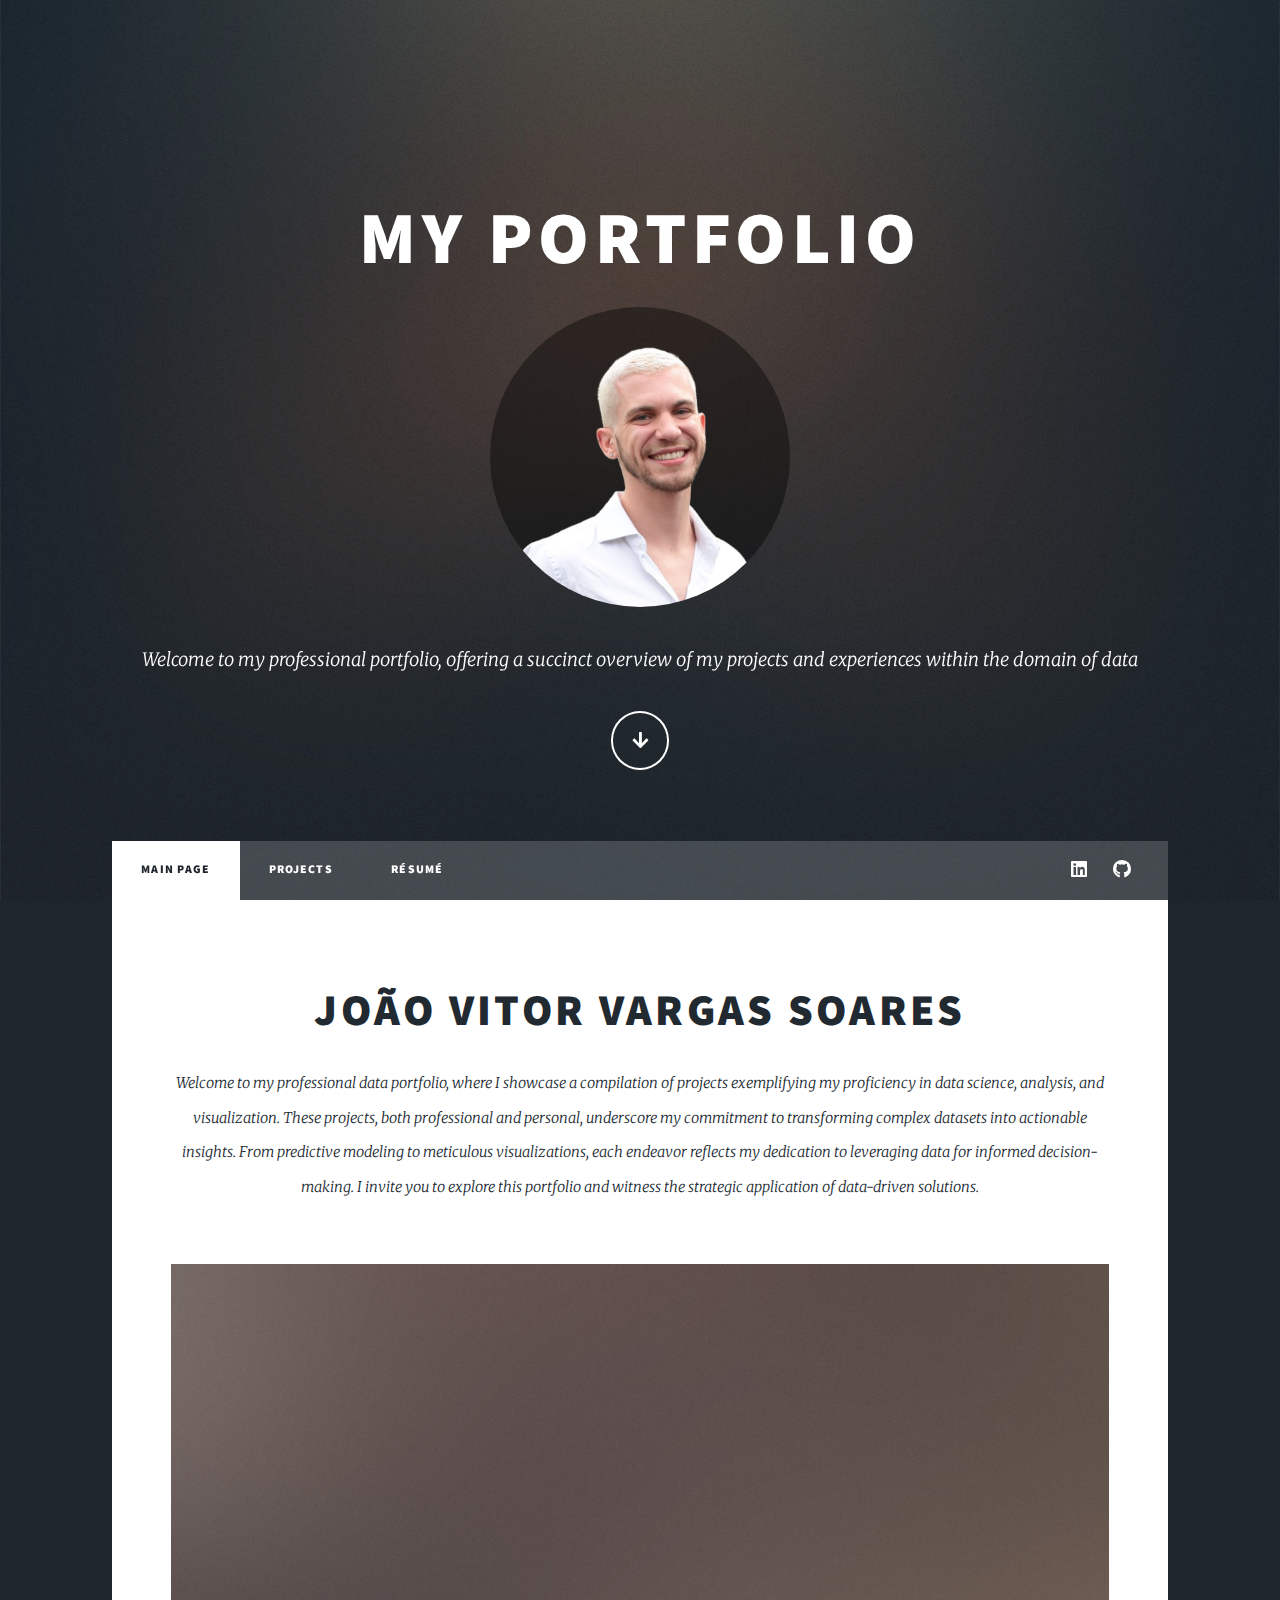
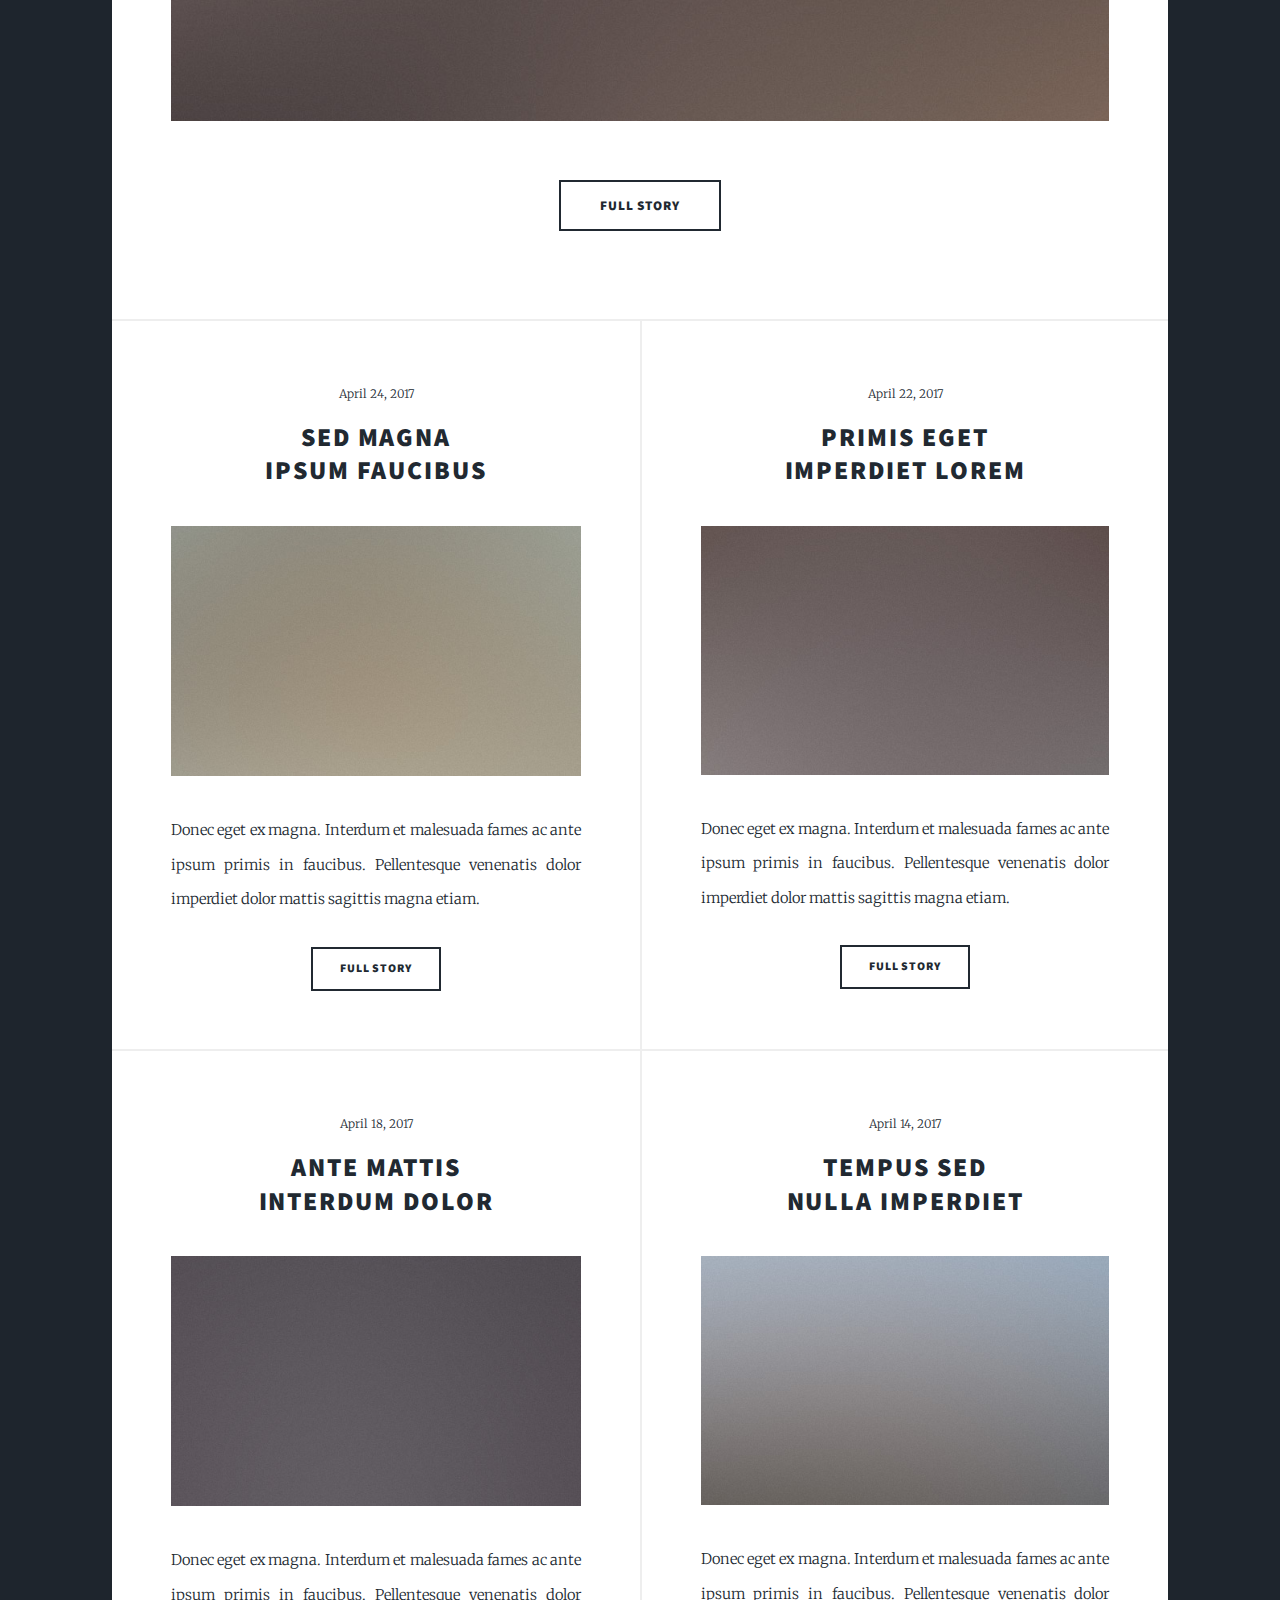
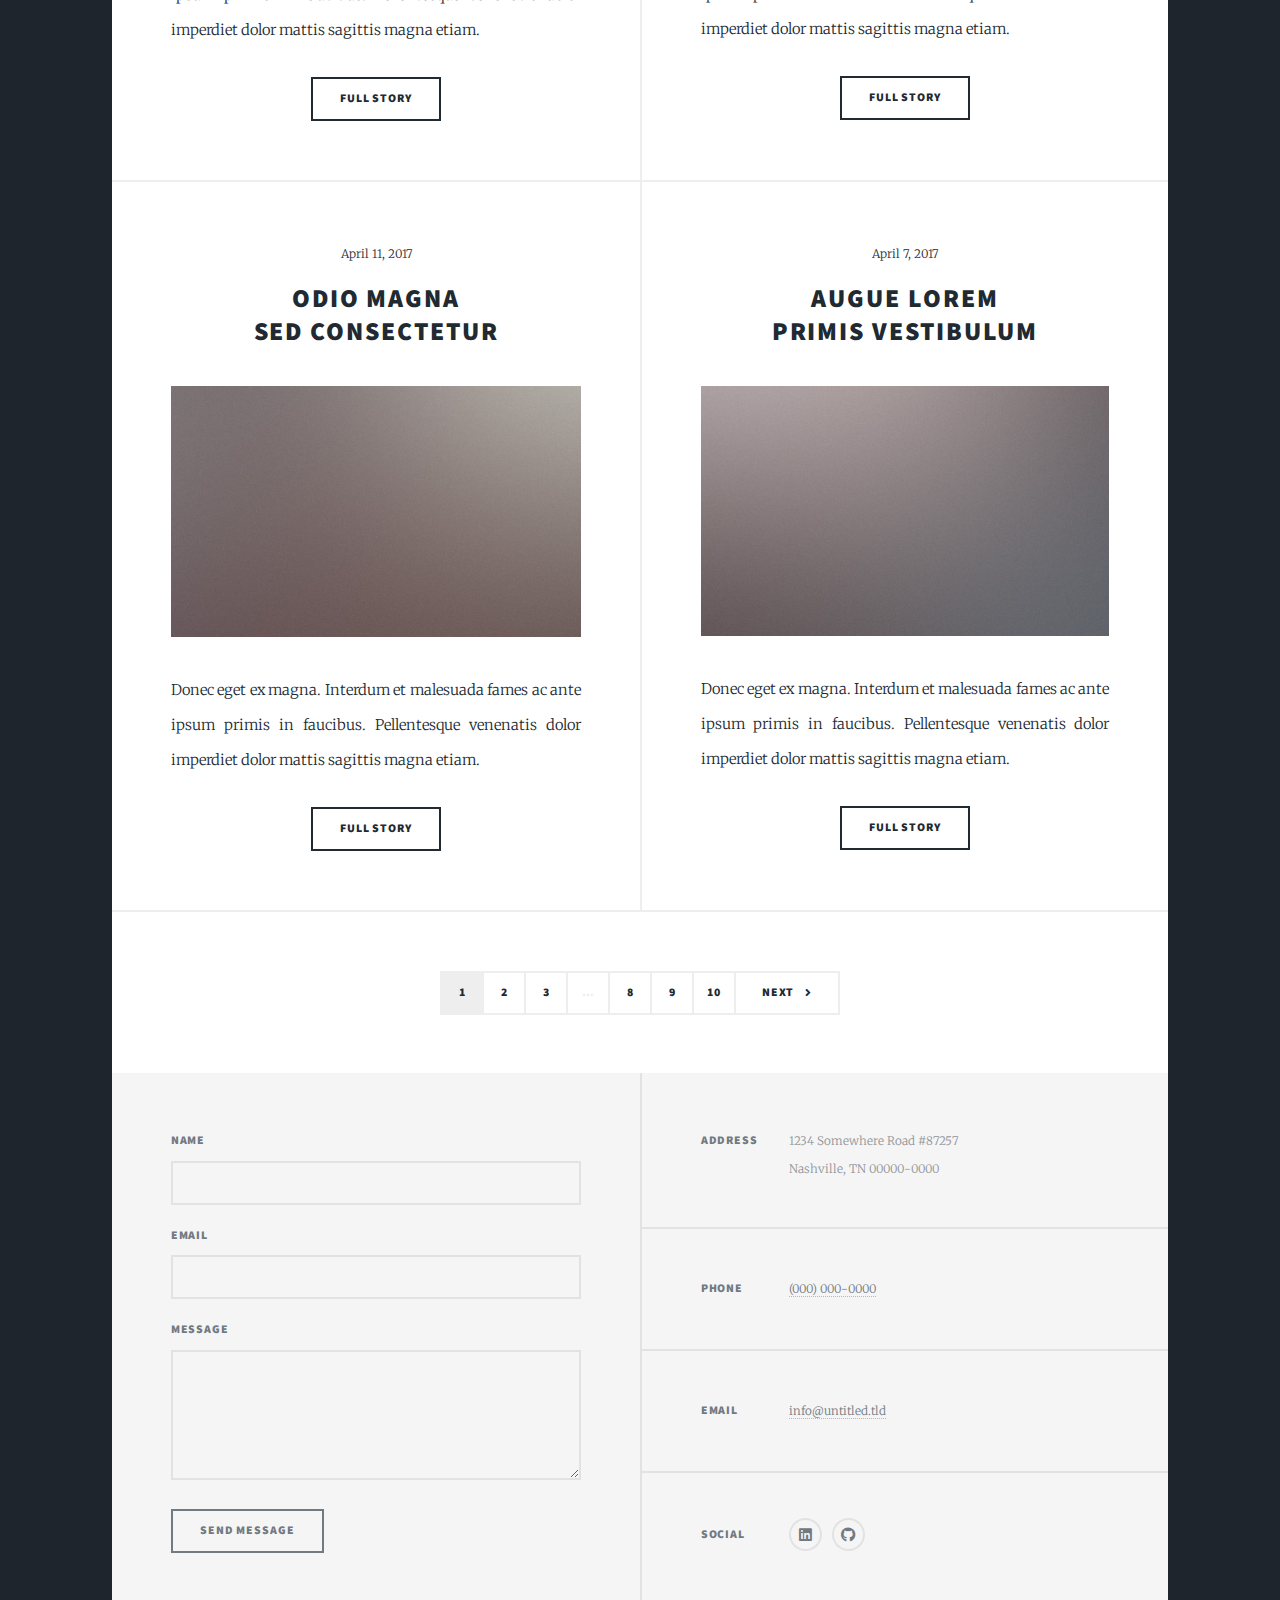
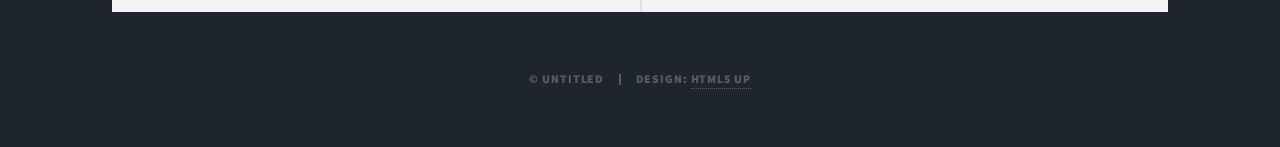
==== commit 9132ed73: "New pages created" ====
--- a/index.html
+++ b/index.html
@@ -15,24 +15,22 @@
 				<!-- Intro -->
 					<div id="intro">
 						<h1>My Portfolio</h1>
-						<a href="#main" class="image profile intro"><img src="images/profile-picture.png" alt="" width="300"></a>
+						<div class="circular--portrait circle actions">
+							<a href="#nav" class="image profile intro scrolly"><img src="images/profile-picture.png" alt="Portifolio" width="300"></a>
+						</div>
+						<br>
 						<p>Welcome to my professional portfolio, offering a succinct overview of my projects and experiences within the domain of data</p>
 						<ul class="actions">
-							<li><a href="#header" class="button icon solid solo fa-arrow-down scrolly">Continue</a></li>
+							<li><a href="#nav" class="button icon solid solo fa-arrow-down scrolly">Continue</a></li>
 						</ul>
 					</div>
-
-				<!-- Header -->
-					<header id="header">
-						<a href="index.html" class="logo">Massively</a>
-					</header>
 
 				<!-- Nav -->
 					<nav id="nav">
 						<ul class="links">
 							<li class="active"><a href="index.html">Main Page</a></li>
-							<li><a href="generic.html">Projects</a></li>
-							<li><a href="elements.html">Resumé</a></li>
+							<li><a href="projects.html">Projects</a></li>
+							<li><a href="resume.html">Résumé</a></li>
 						</ul>
 						<ul class="icons">
 							<li><a href="https://www.linkedin.com/in/joaovargass/" class="icon brands fa-linkedin"><span class="label">LinkedIn</span></a></li>
@@ -46,7 +44,7 @@
 						<!-- Featured Post -->
 							<article class="post featured">
 								<header class="major">
-									<h2><a href="#">João Vitor Vargas Soares</h2>
+									<h2 style="font-size: 3em;"><a href="resume.html">João Vitor Vargas Soares</h2></a>
 									<p>Welcome to my professional data portfolio, where I showcase a compilation of projects exemplifying
 										 my proficiency in data science, analysis, and visualization. These projects, both professional and personal,
 										  underscore my commitment to transforming complex datasets into actionable insights. From predictive modeling 
--- a/assets/css/main.css
+++ b/assets/css/main.css
@@ -1,10 +1,10 @@
 @import url(fontawesome-all.min.css);
 @import url("https://fonts.googleapis.com/css?family=Merriweather:300,700,300italic,700italic|Source+Sans+Pro:900");
 
-/*
-	Massively by HTML5 UP
-	html5up.net | @ajlkn
-	Free for personal and commercial use under the CCA 3.0 license (html5up.net/license)
+/*
+	Massively by HTML5 UP
+	html5up.net | @ajlkn
+	Free for personal and commercial use under the CCA 3.0 license (html5up.net/license)
 */
 
 html, body, div, span, applet, object,
@@ -4686,4 +4686,27 @@
 			visibility: visible;
 		}
 
-	}+	}
+
+/*Circular image*/
+.circular--portrait { position: relative; width: 300px; height: 300px; overflow: hidden; border-radius: 50%; background-color: rgba(0, 0, 0, 0.4);} 
+.circular--portrait img { width: 100%; height: auto; }
+.circular--portrait.circle {
+	-moz-transition: -moz-transform 0.2s ease-out;
+	-webkit-transition: -webkit-transform 0.2s ease-out;
+	-ms-transition: -ms-transform 0.2s ease-out;
+	transition: transform 0.2s ease-out;
+}
+
+.circular--portrait.circle:hover {
+	-moz-transform: scale(1.05);
+	-webkit-transform: scale(1.05);
+	-ms-transform: scale(1.05);
+	transform: scale(1.05);
+}
+
+/* progression bar */
+.progress-bar-grey{color:#000!important; background-color:rgb(217,217,217)!important}
+.progress-bar-round{border-radius:32px; width: 80%; height: 70%;}
+.progress-bar-black{color:#fff!important;background-color:#000!important; height: 100%;}
+.progress-bar-container{padding:0.01em 16px;}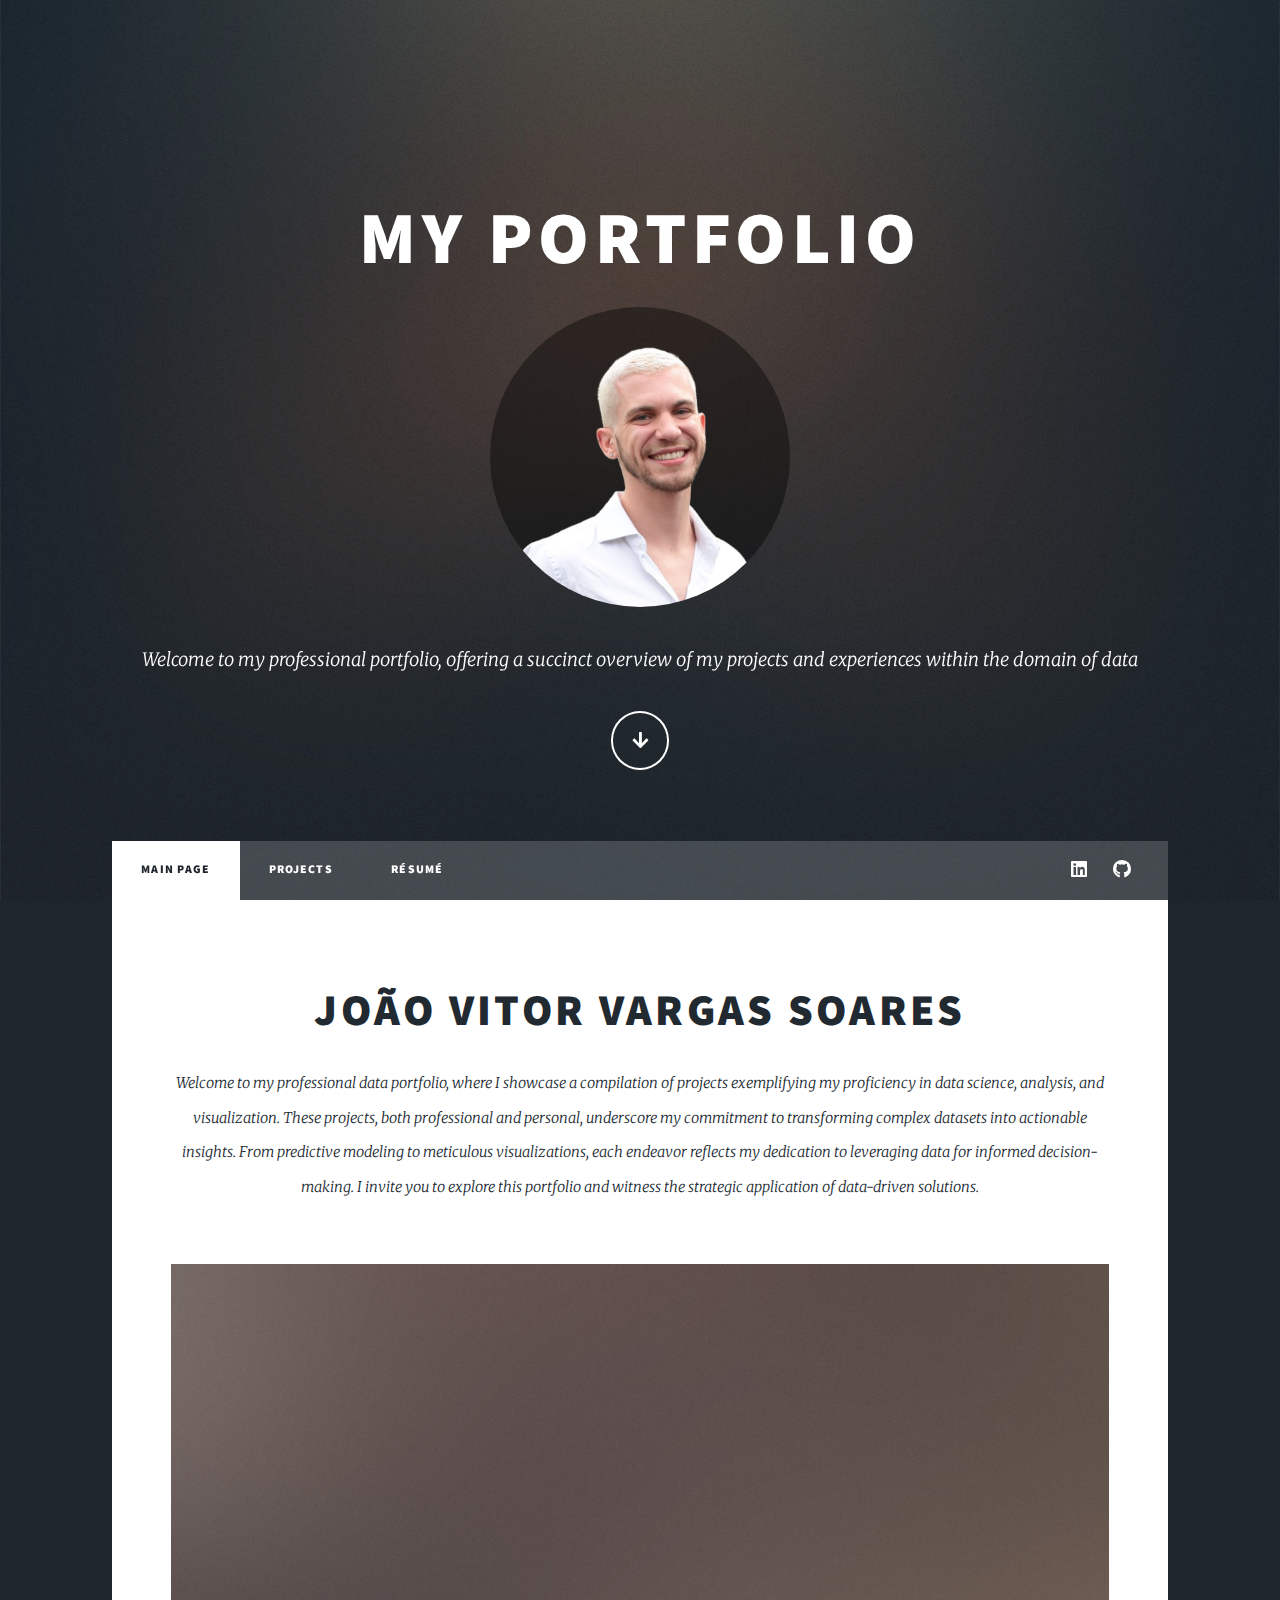
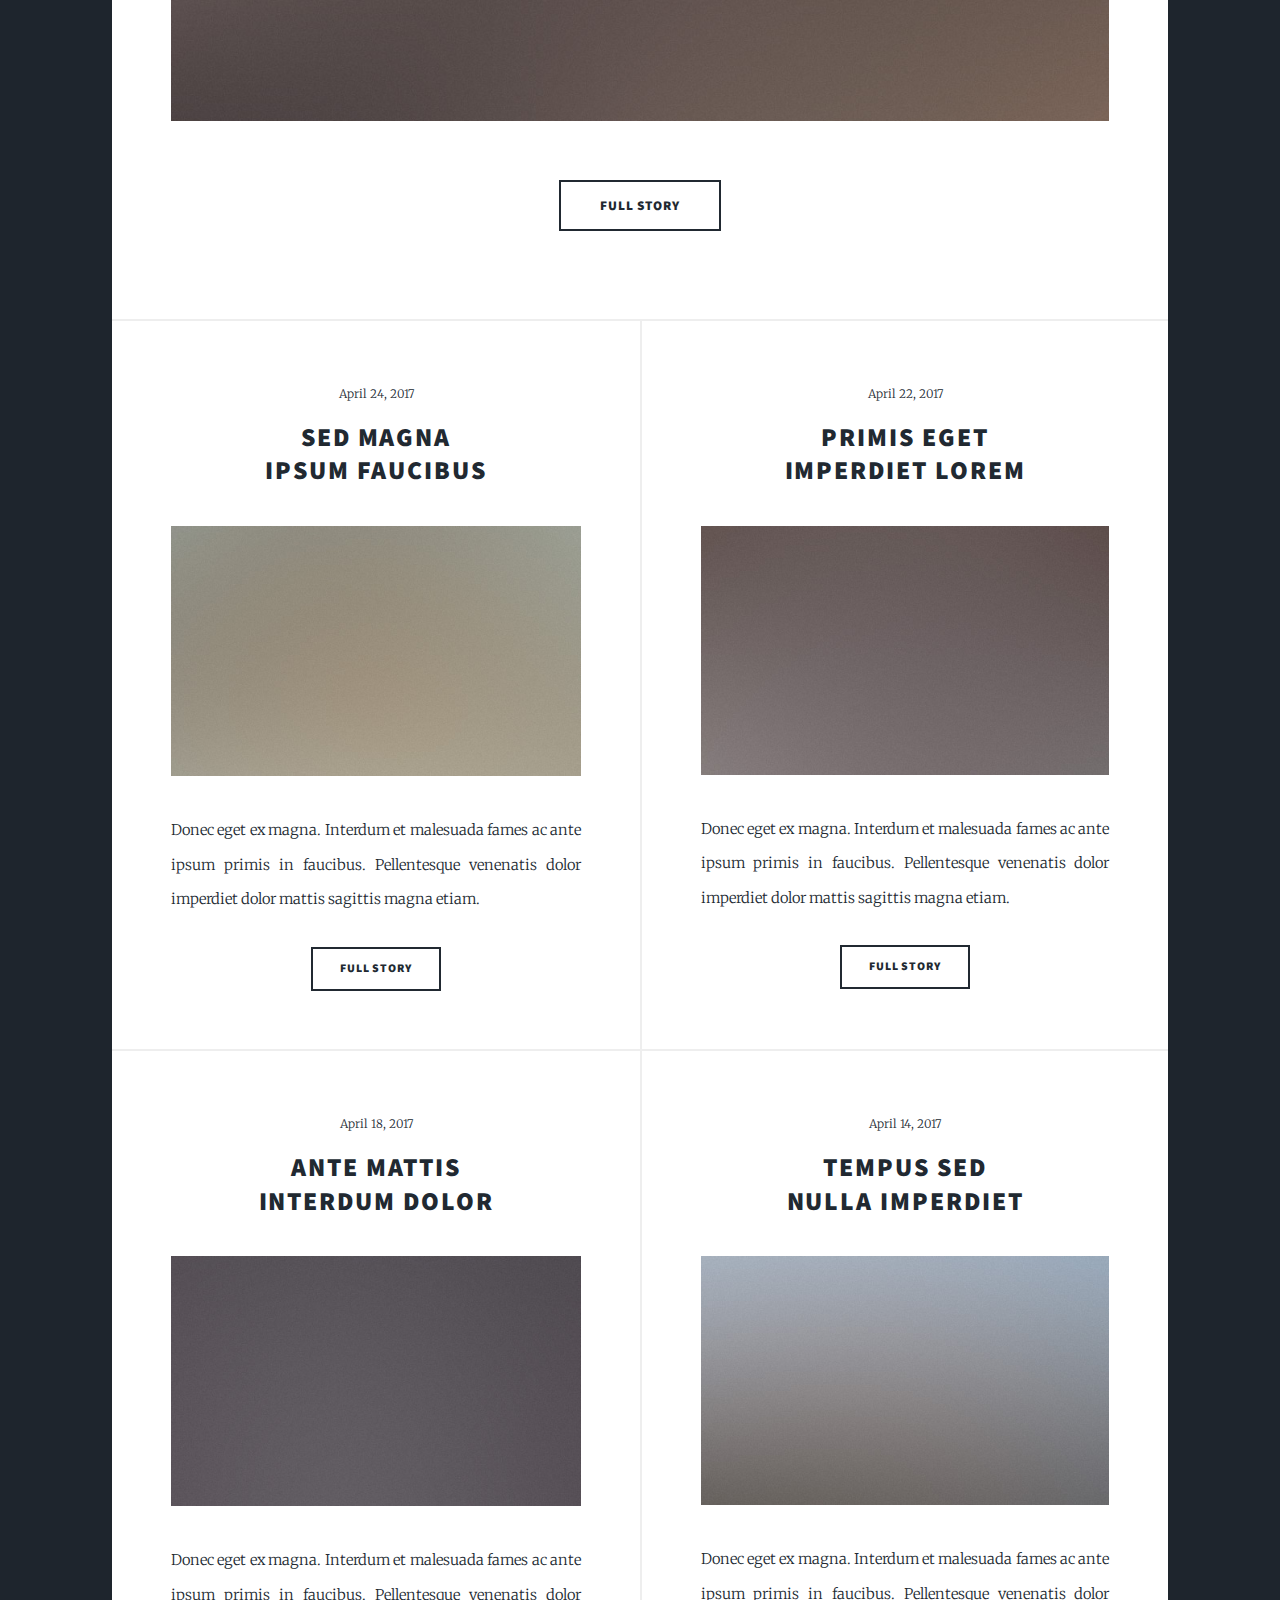
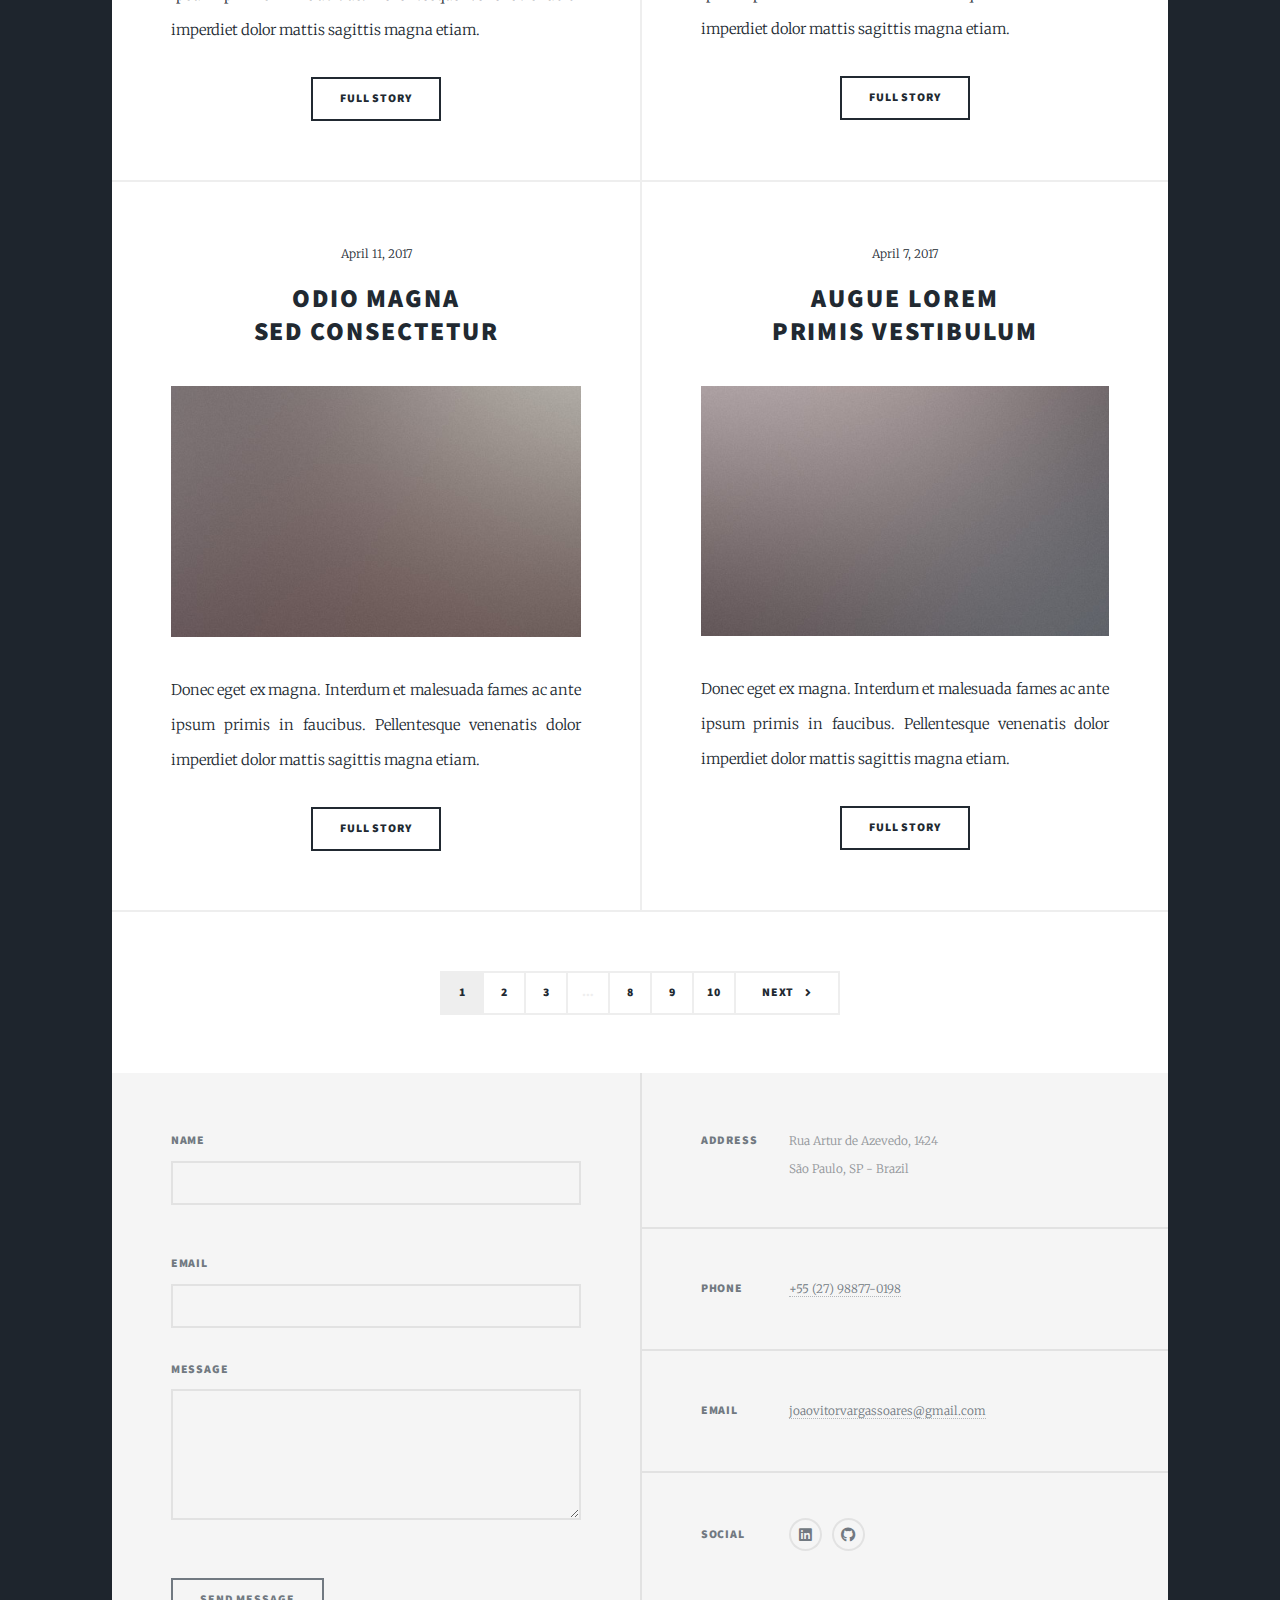
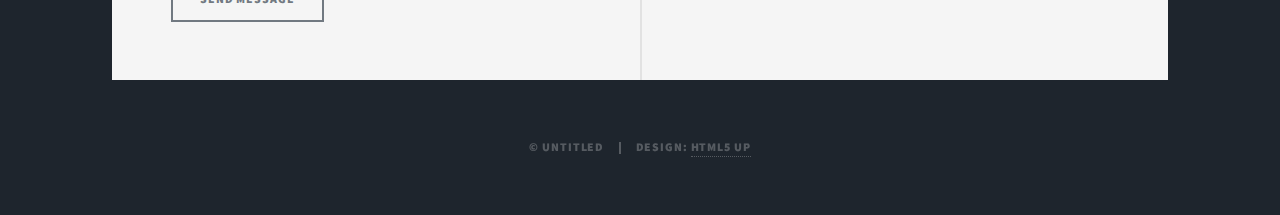
==== commit 5be3b114: "Email forms creation and validation" ====
--- a/index.html
+++ b/index.html
@@ -153,39 +153,42 @@
 				<!-- Footer -->
 					<footer id="footer">
 						<section>
-							<form method="post" action="#">
+							<form id="emailForms" method="post" action="https://formspree.io/f/xleqbqgo">
 								<div class="fields">
 									<div class="field">
 										<label for="name">Name</label>
-										<input type="text" name="name" id="name" />
+										<input type="text" name="name" id="name"/>
+										<label class="required" id="nameValidation">Name field required</label>
 									</div>
 									<div class="field">
 										<label for="email">Email</label>
-										<input type="text" name="email" id="email" />
+										<input type="text" name="email" id="email"/>
+										<label class="required" id="emailValidation"></label>
 									</div>
 									<div class="field">
 										<label for="message">Message</label>
 										<textarea name="message" id="message" rows="3"></textarea>
+										<label class="required" id="messageValidation">Message field required</label>
 									</div>
 								</div>
 								<ul class="actions">
-									<li><input type="submit" value="Send Message" /></li>
+									<li><input type="button" value="Send Message" onclick="validateForms()"/></li>
 								</ul>
 							</form>
 						</section>
 						<section class="split contact">
 							<section class="alt">
 								<h3>Address</h3>
-								<p>1234 Somewhere Road #87257<br />
-								Nashville, TN 00000-0000</p>
+								<p>Rua Artur de Azevedo, 1424<br />
+								São Paulo, SP - Brazil</p>
 							</section>
 							<section>
 								<h3>Phone</h3>
-								<p><a href="#">(000) 000-0000</a></p>
+								<p><a href="https://wa.me/5527988770198">+55 (27) 98877-0198</a></p>
 							</section>
 							<section>
 								<h3>Email</h3>
-								<p><a href="#">info@untitled.tld</a></p>
+								<p><a href="mailto:joaovitorvargassoares@gmail.com">joaovitorvargassoares@gmail.com</a></p>
 							</section>
 							<section>
 								<h3>Social</h3>
@@ -212,6 +215,6 @@
 			<script src="assets/js/breakpoints.min.js"></script>
 			<script src="assets/js/util.js"></script>
 			<script src="assets/js/main.js"></script>
-
+			<script src="assets/js/formValidation.js"></script>
 	</body>
 </html>--- a/assets/css/main.css
+++ b/assets/css/main.css
@@ -2285,6 +2285,12 @@
 					width: calc(25% - 0.375rem);
 				}
 
+				form > .fields > .field > .required {
+					color: red !important;
+					font-weight: normal;
+					visibility: collapse;
+				}
+
 		@media screen and (max-width: 480px) {
 
 			form > .fields {
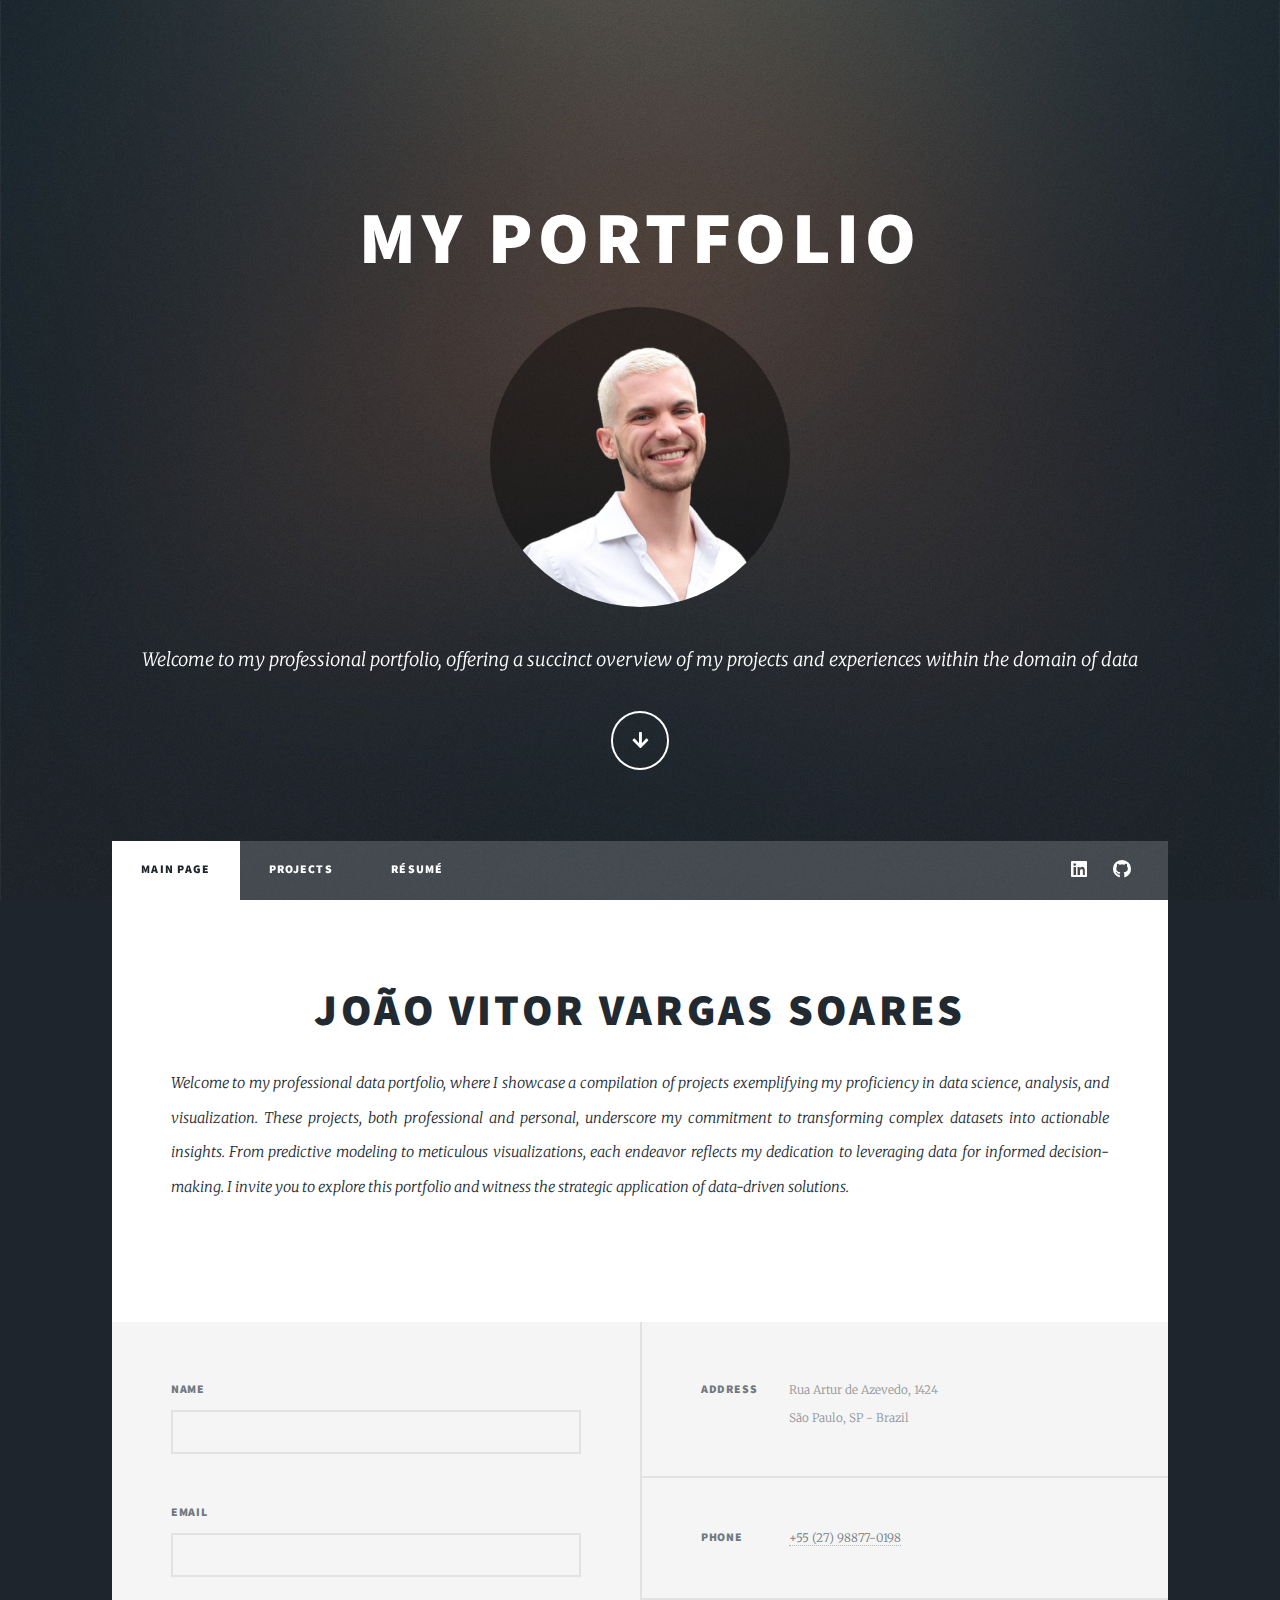
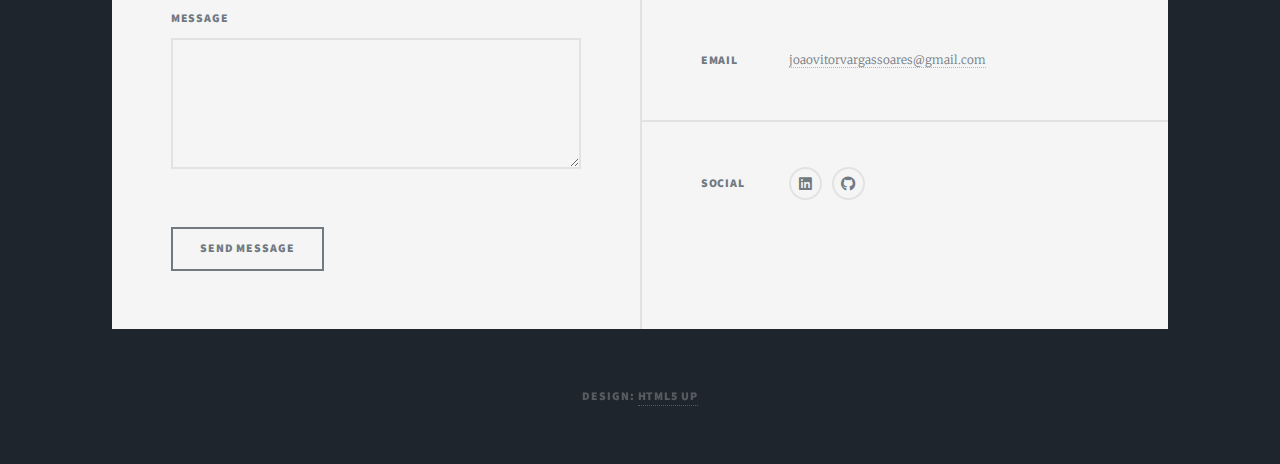
==== commit 743464ad: "Moved projects to projects page" ====
--- a/index.html
+++ b/index.html
@@ -45,108 +45,13 @@
 							<article class="post featured">
 								<header class="major">
 									<h2 style="font-size: 3em;"><a href="resume.html">João Vitor Vargas Soares</h2></a>
-									<p>Welcome to my professional data portfolio, where I showcase a compilation of projects exemplifying
+									<p style="text-align: justify;">Welcome to my professional data portfolio, where I showcase a compilation of projects exemplifying
 										 my proficiency in data science, analysis, and visualization. These projects, both professional and personal,
 										  underscore my commitment to transforming complex datasets into actionable insights. From predictive modeling 
 										  to meticulous visualizations, each endeavor reflects my dedication to leveraging data for informed decision-making.
 										   I invite you to explore this portfolio and witness the strategic application of data-driven solutions.</p>
 								</header>
-								<a href="#" class="image main"><img src="images/pic01.jpg" alt="" /></a>
-								<ul class="actions special">
-									<li><a href="#" class="button large">Full Story</a></li>
-								</ul>
 							</article>
-
-						<!-- Posts -->
-							<section class="posts">
-								<article>
-									<header>
-										<span class="date">April 24, 2017</span>
-										<h2><a href="#">Sed magna<br />
-										ipsum faucibus</a></h2>
-									</header>
-									<a href="#" class="image fit"><img src="images/pic02.jpg" alt="" /></a>
-									<p>Donec eget ex magna. Interdum et malesuada fames ac ante ipsum primis in faucibus. Pellentesque venenatis dolor imperdiet dolor mattis sagittis magna etiam.</p>
-									<ul class="actions special">
-										<li><a href="#" class="button">Full Story</a></li>
-									</ul>
-								</article>
-								<article>
-									<header>
-										<span class="date">April 22, 2017</span>
-										<h2><a href="#">Primis eget<br />
-										imperdiet lorem</a></h2>
-									</header>
-									<a href="#" class="image fit"><img src="images/pic03.jpg" alt="" /></a>
-									<p>Donec eget ex magna. Interdum et malesuada fames ac ante ipsum primis in faucibus. Pellentesque venenatis dolor imperdiet dolor mattis sagittis magna etiam.</p>
-									<ul class="actions special">
-										<li><a href="#" class="button">Full Story</a></li>
-									</ul>
-								</article>
-								<article>
-									<header>
-										<span class="date">April 18, 2017</span>
-										<h2><a href="#">Ante mattis<br />
-										interdum dolor</a></h2>
-									</header>
-									<a href="#" class="image fit"><img src="images/pic04.jpg" alt="" /></a>
-									<p>Donec eget ex magna. Interdum et malesuada fames ac ante ipsum primis in faucibus. Pellentesque venenatis dolor imperdiet dolor mattis sagittis magna etiam.</p>
-									<ul class="actions special">
-										<li><a href="#" class="button">Full Story</a></li>
-									</ul>
-								</article>
-								<article>
-									<header>
-										<span class="date">April 14, 2017</span>
-										<h2><a href="#">Tempus sed<br />
-										nulla imperdiet</a></h2>
-									</header>
-									<a href="#" class="image fit"><img src="images/pic05.jpg" alt="" /></a>
-									<p>Donec eget ex magna. Interdum et malesuada fames ac ante ipsum primis in faucibus. Pellentesque venenatis dolor imperdiet dolor mattis sagittis magna etiam.</p>
-									<ul class="actions special">
-										<li><a href="#" class="button">Full Story</a></li>
-									</ul>
-								</article>
-								<article>
-									<header>
-										<span class="date">April 11, 2017</span>
-										<h2><a href="#">Odio magna<br />
-										sed consectetur</a></h2>
-									</header>
-									<a href="#" class="image fit"><img src="images/pic06.jpg" alt="" /></a>
-									<p>Donec eget ex magna. Interdum et malesuada fames ac ante ipsum primis in faucibus. Pellentesque venenatis dolor imperdiet dolor mattis sagittis magna etiam.</p>
-									<ul class="actions special">
-										<li><a href="#" class="button">Full Story</a></li>
-									</ul>
-								</article>
-								<article>
-									<header>
-										<span class="date">April 7, 2017</span>
-										<h2><a href="#">Augue lorem<br />
-										primis vestibulum</a></h2>
-									</header>
-									<a href="#" class="image fit"><img src="images/pic07.jpg" alt="" /></a>
-									<p>Donec eget ex magna. Interdum et malesuada fames ac ante ipsum primis in faucibus. Pellentesque venenatis dolor imperdiet dolor mattis sagittis magna etiam.</p>
-									<ul class="actions special">
-										<li><a href="#" class="button">Full Story</a></li>
-									</ul>
-								</article>
-							</section>
-
-						<!-- Footer -->
-							<footer>
-								<div class="pagination">
-									<!--<a href="#" class="previous">Prev</a>-->
-									<a href="#" class="page active">1</a>
-									<a href="#" class="page">2</a>
-									<a href="#" class="page">3</a>
-									<span class="extra">&hellip;</span>
-									<a href="#" class="page">8</a>
-									<a href="#" class="page">9</a>
-									<a href="#" class="page">10</a>
-									<a href="#" class="next">Next</a>
-								</div>
-							</footer>
 
 					</div>
 
@@ -202,7 +107,7 @@
 
 				<!-- Copyright -->
 					<div id="copyright">
-						<ul><li>&copy; Untitled</li><li>Design: <a href="https://html5up.net">HTML5 UP</a></li></ul>
+						<ul><li>Design: <a href="https://html5up.net">HTML5 UP</a></li></ul>
 					</div>
 
 			</div>
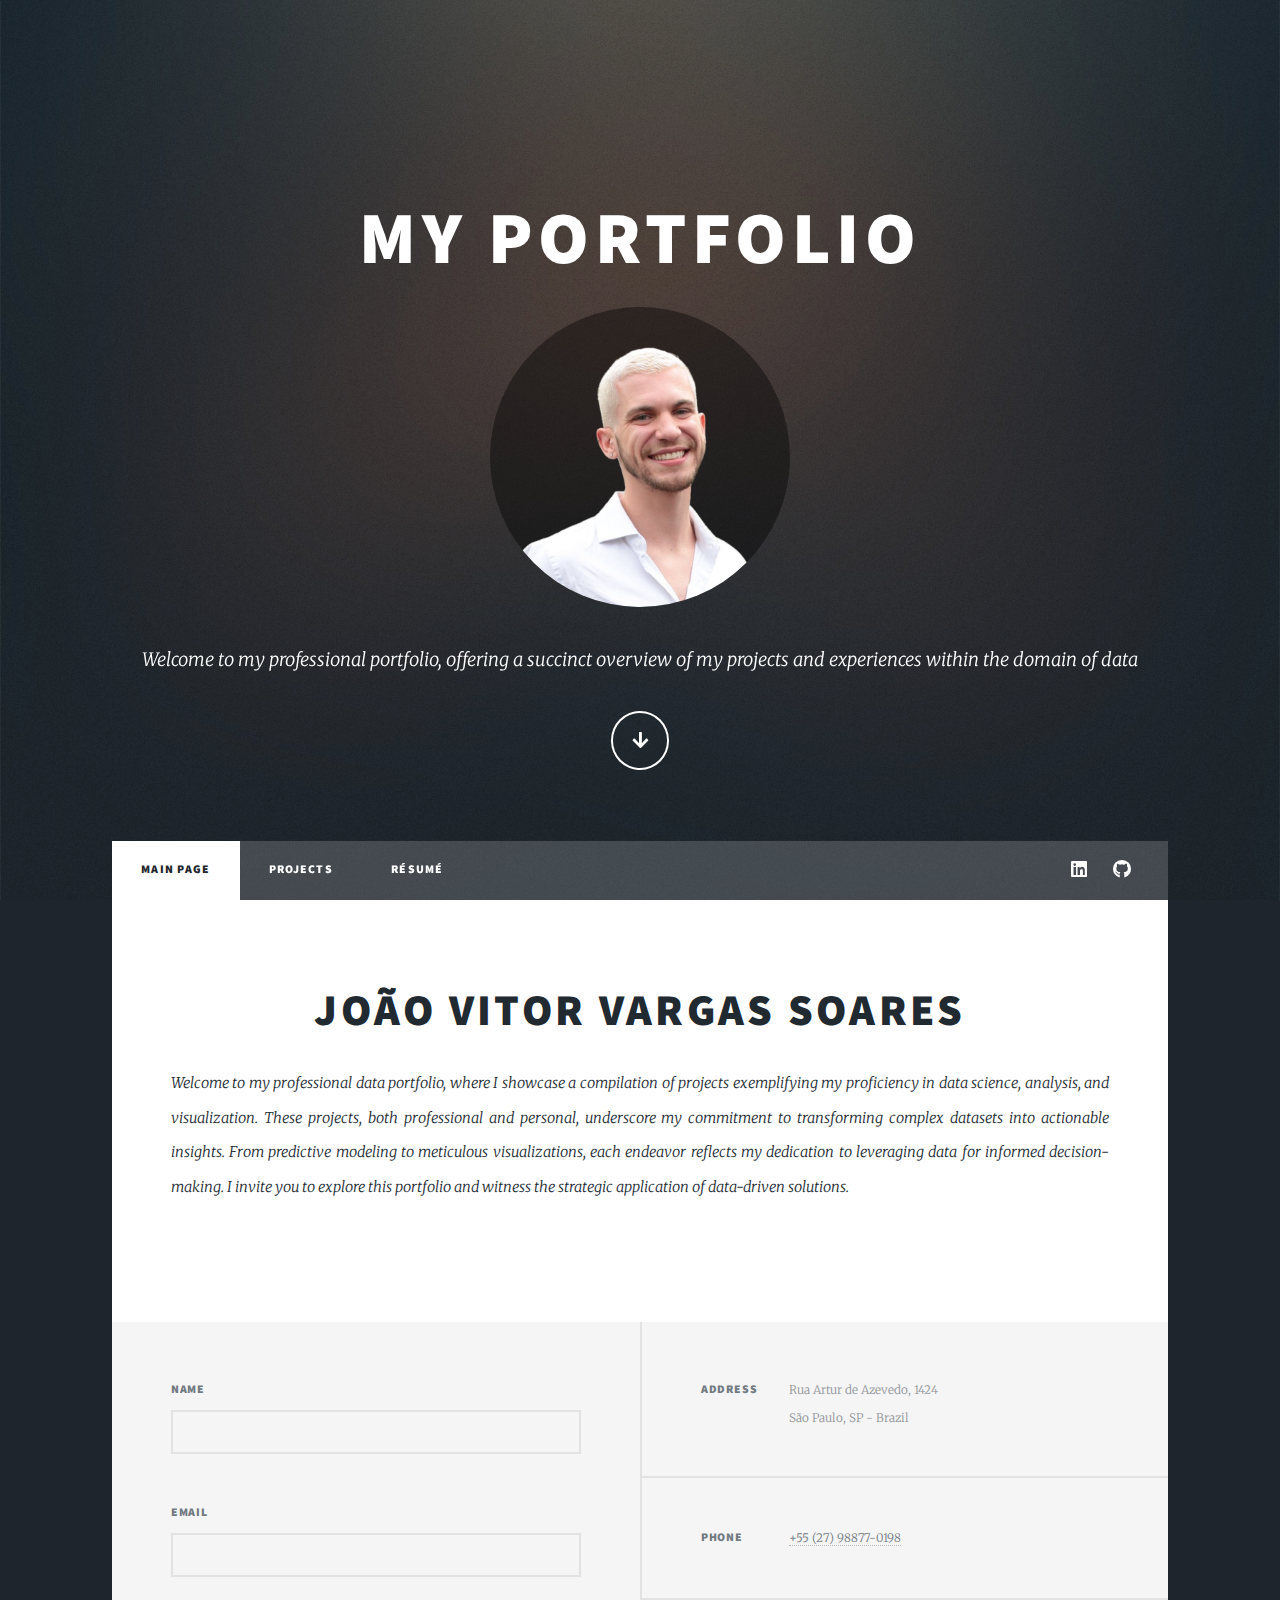
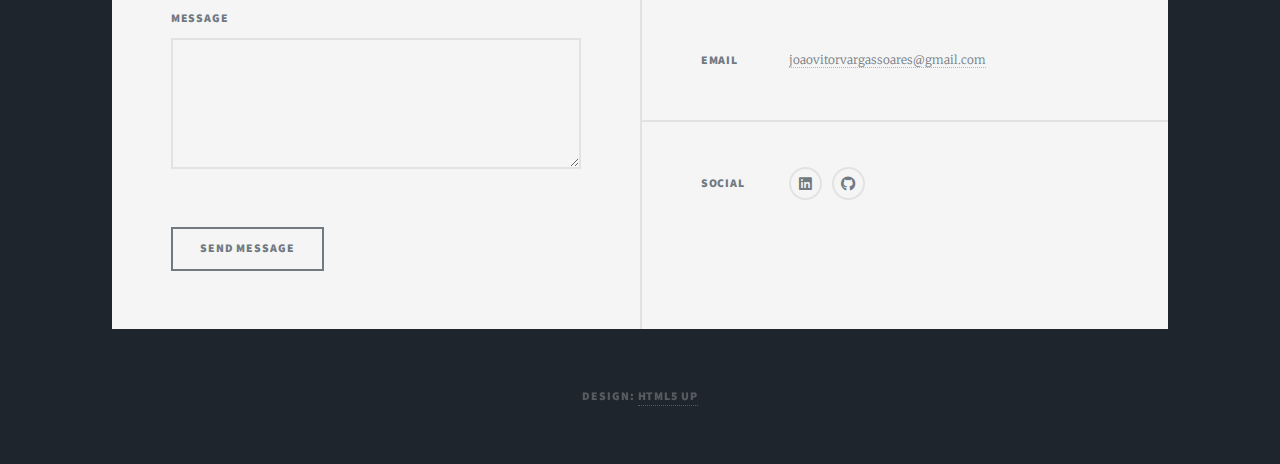
==== commit 24c3c0c3: "Projects dropdown menu added" ====
--- a/index.html
+++ b/index.html
@@ -15,8 +15,8 @@
 				<!-- Intro -->
 					<div id="intro">
 						<h1>My Portfolio</h1>
-						<div class="circular--portrait circle actions">
-							<a href="#nav" class="image profile intro scrolly"><img src="images/profile-picture.png" alt="Portifolio" width="300"></a>
+						<div class="circular--portrait circle actions visible">
+							<a href="#main" class="image profile intro scrolly"><img src="images/profile-picture.png" alt="Portifolio" width="300"></a>
 						</div>
 						<br>
 						<p>Welcome to my professional portfolio, offering a succinct overview of my projects and experiences within the domain of data</p>
@@ -29,7 +29,15 @@
 					<nav id="nav">
 						<ul class="links">
 							<li class="active"><a href="index.html">Main Page</a></li>
-							<li><a href="projects.html">Projects</a></li>
+							<li class="dropdown">
+								<a href="projects.html">Projects</a>
+								<div class="dropdown-content">
+								  <a class="dropdown-link" href="first-party-data.html">First-Party Data</a>
+								  <a class="dropdown-link" href="ny-pricing.html">NYC Housing</a>
+								  <a class="dropdown-link" href="projects.html">All Projects</a>
+								</div>
+							</li>
+
 							<li><a href="resume.html">Résumé</a></li>
 						</ul>
 						<ul class="icons">
@@ -43,8 +51,8 @@
 
 						<!-- Featured Post -->
 							<article class="post featured">
-								<header class="major">
-									<h2 style="font-size: 3em;"><a href="resume.html">João Vitor Vargas Soares</h2></a>
+								<header class="major nameTitle">
+									<h2><a href="resume.html">João Vitor Vargas Soares</h2></a>
 									<p style="text-align: justify;">Welcome to my professional data portfolio, where I showcase a compilation of projects exemplifying
 										 my proficiency in data science, analysis, and visualization. These projects, both professional and personal,
 										  underscore my commitment to transforming complex datasets into actionable insights. From predictive modeling 
--- a/assets/css/main.css
+++ b/assets/css/main.css
@@ -3494,6 +3494,10 @@
 					display: none;
 				}
 
+				#intro .visible {
+					display: unset;
+				}
+
 		}
 
 /* Header */
@@ -3625,12 +3629,12 @@
 		height: 4rem;
 		line-height: 4rem;
 		margin: -4rem auto 0 auto;
-		overflow: hidden;
+		/* overflow: hidden; */
 		padding: 0 2rem 0 0;
 		position: relative;
 		width: calc(100% - 4rem);
 		max-width: 72rem;
-		z-index: 2;
+		z-index: 3;
 	}
 
 		#nav ul.divided li {
@@ -3798,6 +3802,15 @@
 				margin: 0 0 2rem 0;
 			}
 
+			#main > .post header.major.nameTitle h2 {
+				font-size: 3rem;
+			}
+
+			#main > .post h2.nameTitle {
+				font-size: 3rem;
+				text-align: center;
+			}
+
 			#main > .post.featured {
 				text-align: center;
 			}
@@ -3825,6 +3838,14 @@
 						font-size: 2.5rem;
 						line-height: 1.2;
 						margin: 0 0 1.5rem 0;
+					}
+
+					#main > .post header.major.nameTitle h2 {
+						font-size: 1.5rem;
+					}
+
+					#main > .post h2.nameTitle {
+						font-size: 1.5rem;
 					}
 
 			}
@@ -4712,7 +4733,88 @@
 }
 
 /* progression bar */
-.progress-bar-grey{color:#000!important; background-color:rgb(217,217,217)!important}
-.progress-bar-round{border-radius:32px; width: 80%; height: 70%;}
+.progress-bar-grey {
+	color:#000 !important; 
+	background-color:rgb(217,217,217) !important
+}
+.progress-bar-round {
+	border-radius:32px; 
+	width: 80%; 
+	height: 70%;
+}
+	@media screen and (max-width: 736px) {
+		.progress-bar-round {
+			width: 100%;
+		}
+	}
+
 .progress-bar-black{color:#fff!important;background-color:#000!important; height: 100%;}
-.progress-bar-container{padding:0.01em 16px;}+.progress-bar-container{padding:0.01em 16px;}
+	@media screen and (max-width: 736px) {
+		.progress-bar-container {
+			margin-top: 0.5em;
+		}
+	}
+
+@media screen and (max-width: 736px) {
+	.top-space {
+		padding-top: 1em;
+	}
+}
+.dropdown {
+	float: left;
+	overflow: hidden;
+}
+
+.dropdown-content {
+	background-color: white;
+	text-align: center;
+	display: none;
+	position: absolute;
+}
+#nav ul.links li.active div.dropdown-content {
+	border:rgba(0, 0, 0, 0.65);
+	border-style: solid;
+	border-top: none;
+	border-width: 0.5px;
+}
+
+.dropdown-link {
+	background-color:rgba(0, 0, 0, 0.65)
+}
+
+#nav ul.links li.active a.dropdown-link {
+	background-color: white;
+}
+
+#nav ul.links li.active a.dropdown-link:hover {
+	background-color: white !important;
+	border-top:rgba(0, 0, 0, 0.65);
+	border-bottom:rgba(0, 0, 0, 0.65);
+	border-left: none;
+	border-right: none;
+	border-style: solid;
+	border-width: 0.5px;
+}
+
+.dropdown-link:hover {
+	background-color:rgba(0, 0, 0, 0.55) !important
+}
+
+.dropdown:hover .dropdown-content {
+	display: block;
+  }
+
+  @media screen and (max-width: 736px) {
+		.dropdown-content {
+			text-align: left;
+			padding-left: 0.5em;
+			display: block;
+		}
+		.dropdown-link {
+			background-color: unset;
+		}
+		.dropdown-link:hover {
+			background-color: unset !important
+		}
+	}